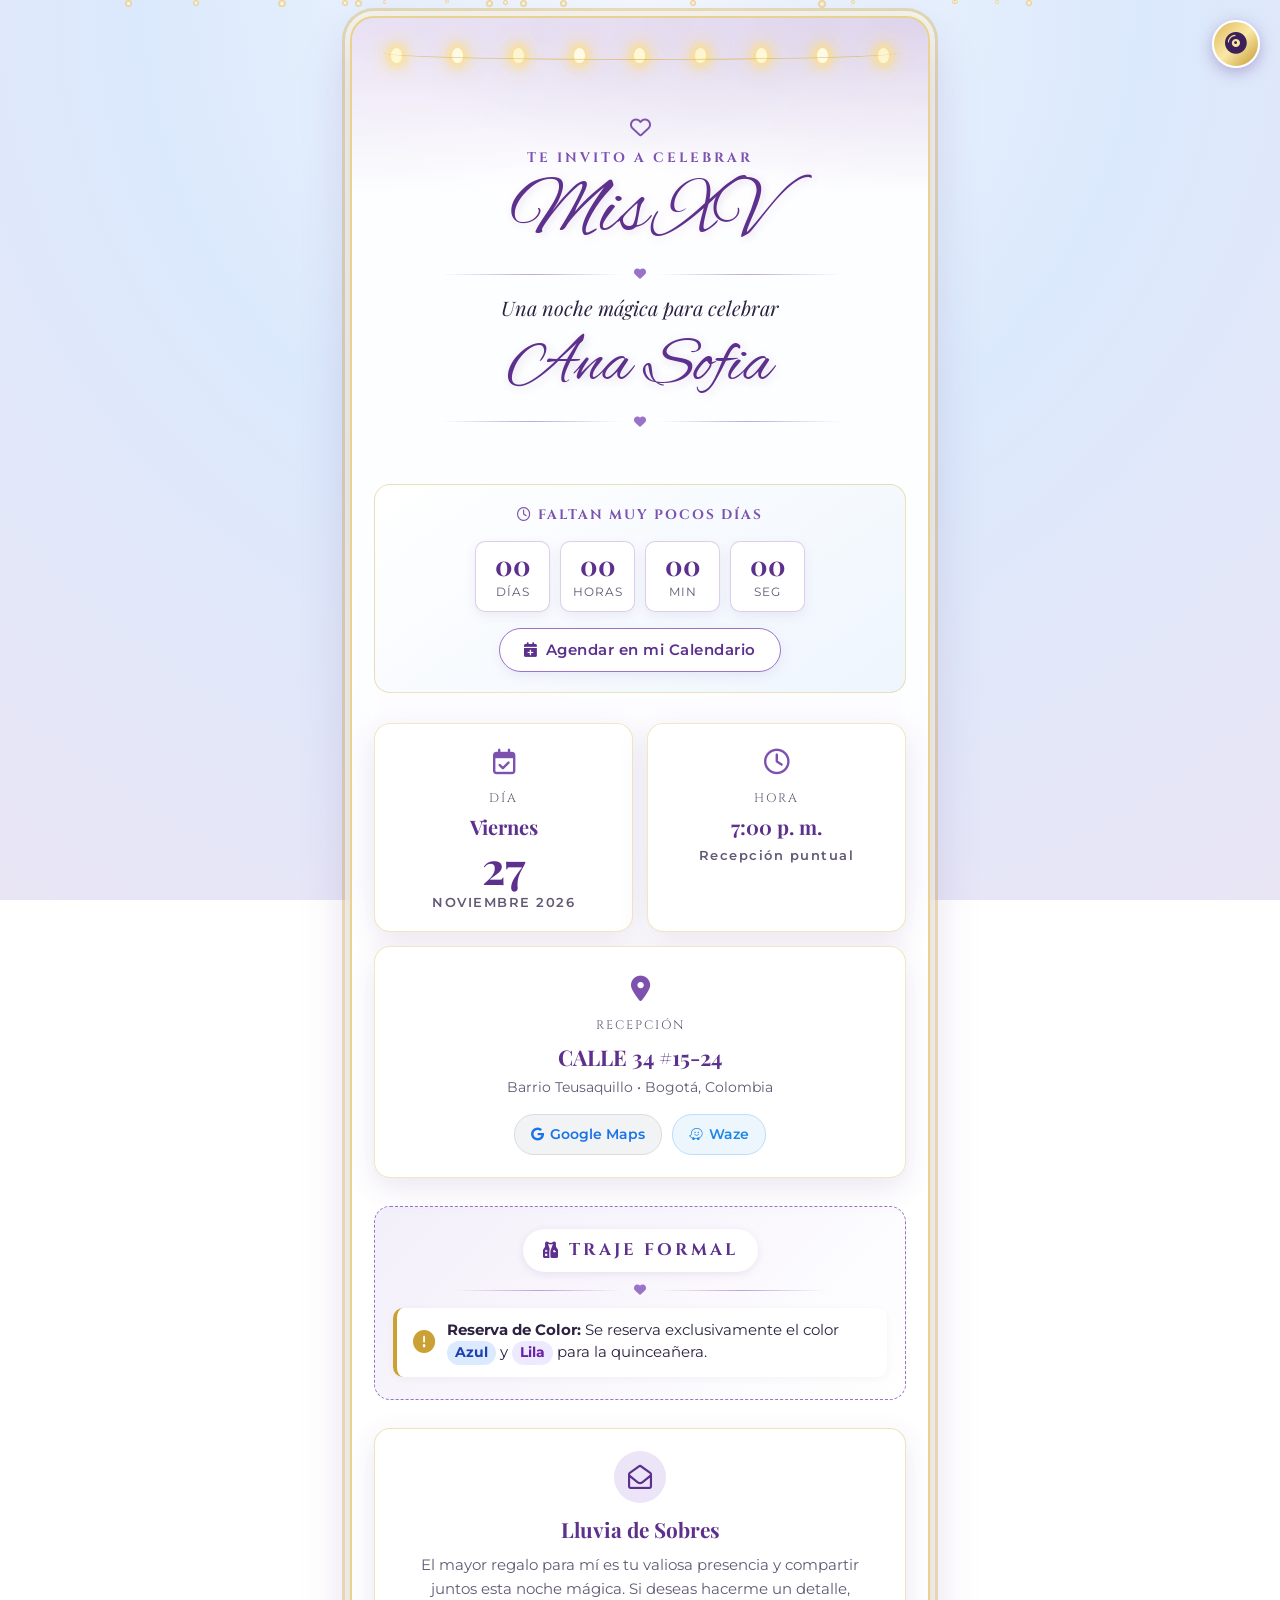
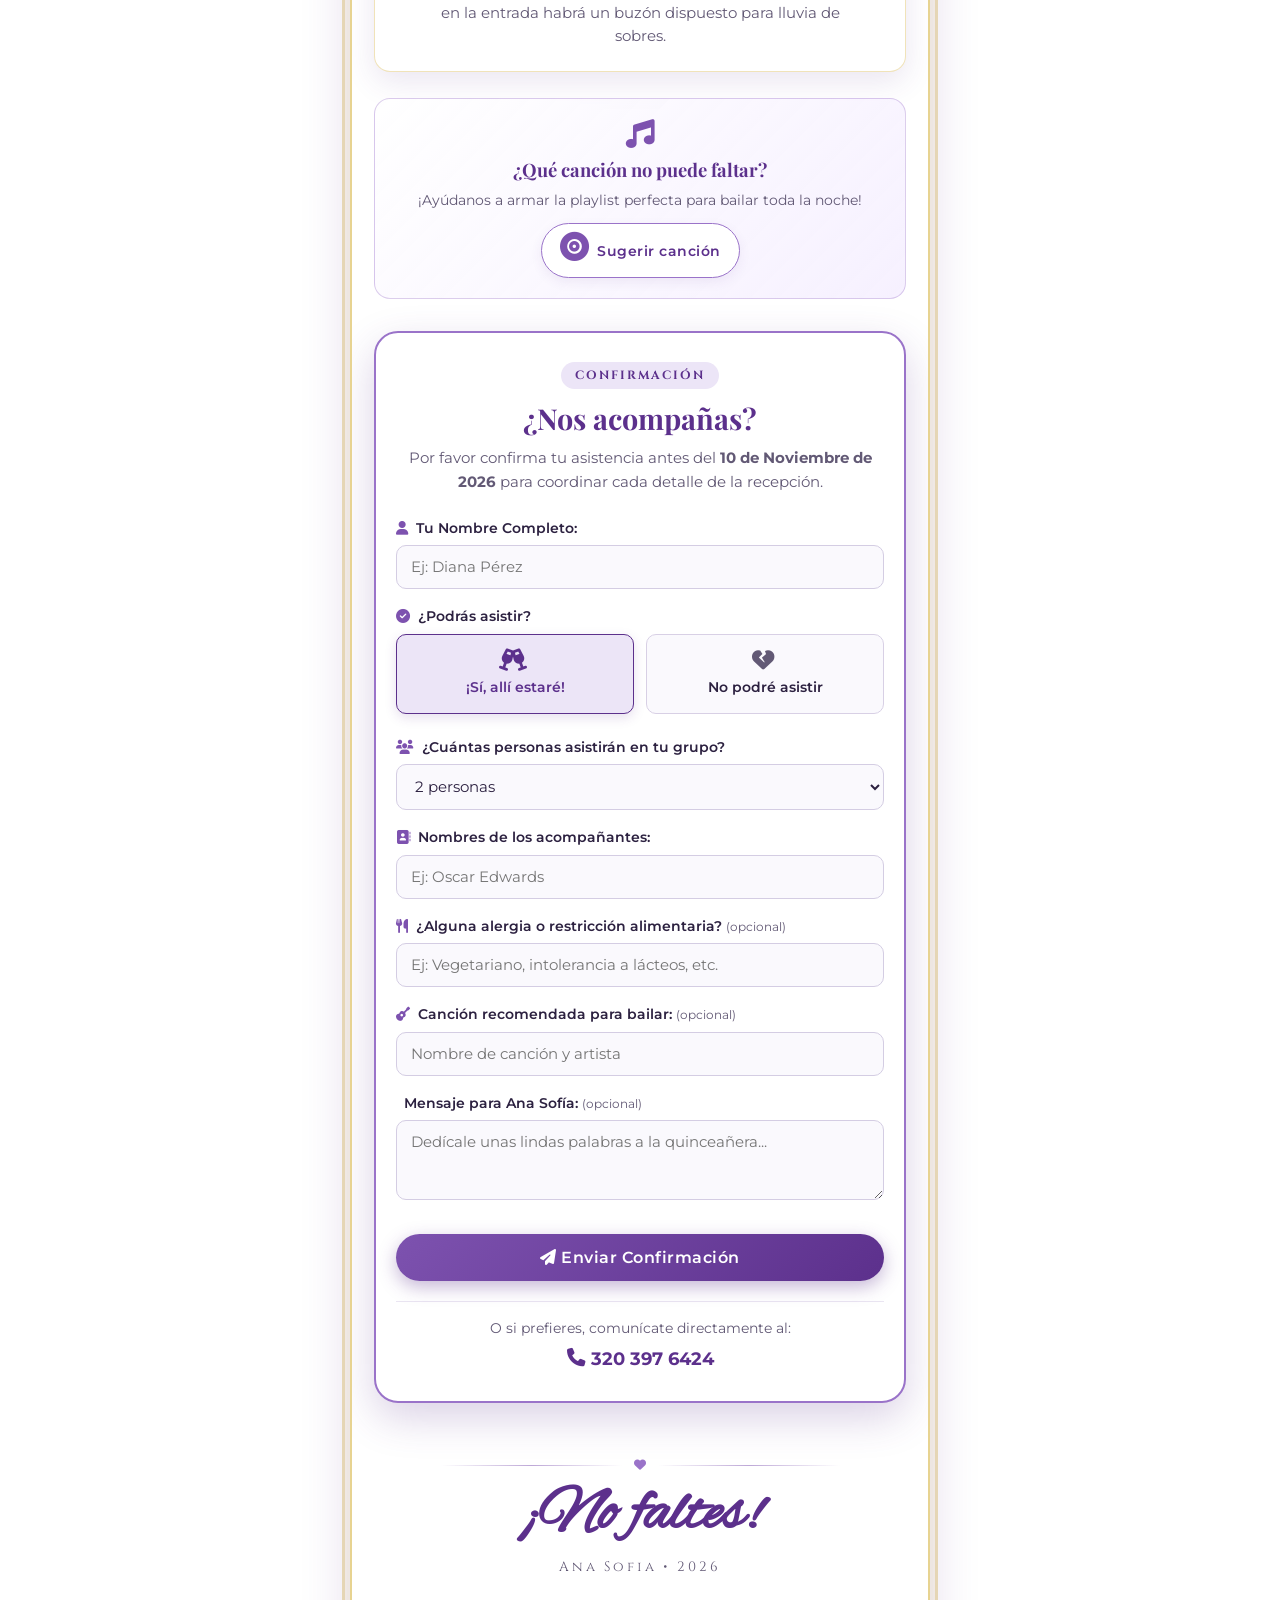
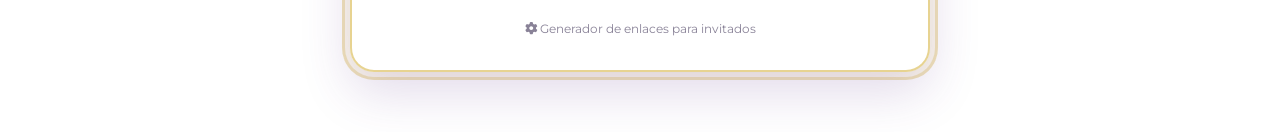
==== index.html @ 4d28ff61 "feat: Invitacion interactiva Mis XV Ana Sofia con confirmacion a Google Sheets" ====
<!DOCTYPE html>
<html lang="es">
<head>
  <meta charset="UTF-8">
  <meta name="viewport" content="width=device-width, initial-scale=1.0, maximum-scale=5.0">
  <meta name="theme-color" content="#b6a3d9">
  <meta name="description" content="Invitación especial a los XV Años de Ana Sofía - Una noche mágica para celebrar.">

  <!-- Open Graph / Redes Sociales y WhatsApp -->
  <meta property="og:type" content="website">
  <meta property="og:title" content="✨ Mis XV - Ana Sofía ✨">
  <meta property="og:description" content="Una noche mágica para celebrar. Acompáñame este Viernes 27 de Noviembre de 2026. ¡Confirma tu asistencia!">
  <meta property="og:image" content="assets/tarjeta-original.jpg">

  <title>Mis XV - Ana Sofía | Invitación</title>

  <!-- Google Fonts -->
  <link rel="preconnect" href="https://fonts.googleapis.com">
  <link rel="preconnect" href="https://fonts.gstatic.com" crossorigin>
  <link href="https://fonts.googleapis.com/css2?family=Alex+Brush&family=Cinzel:wght@400;600;700&family=Montserrat:ital,wght@0,300;0,400;0,500;0,600;0,700;1,300&family=Playfair+Display:ital,wght@0,400;0,600;0,700;1,400&display=swap" rel="stylesheet">

  <!-- FontAwesome Icons -->
  <link rel="stylesheet" href="https://cdnjs.cloudflare.com/ajax/libs/font-awesome/6.5.1/css/all.min.css">

  <link rel="stylesheet" href="css/style.css">
</head>
<body>

  <!-- Partículas y destellos de fondo -->
  <div id="particles-container" aria-hidden="true"></div>

  <!-- Botón flotante de Música -->
  <aside class="music-controller" aria-label="Controlador de música">
    <button id="btnMusic" class="music-btn" title="Reproducir / Pausar Música" aria-label="Música de fondo">
      <i class="fa-solid fa-compact-disc disc-icon"></i>
      <span class="music-tooltip">Música de fondo</span>
    </button>
    <audio id="bgMusic" loop preload="auto">
      <!-- Melodía de piano/vals instrumental sin copyright -->
      <source src="https://cdn.pixabay.com/download/audio/2022/05/16/audio_db6591201e.mp3?filename=romantic-waltz-112395.mp3" type="audio/mp3">
    </audio>
  </aside>

  <!-- Tarjeta Principal de Invitación -->
  <main class="invitation-wrapper">
    
    <!-- Marco decorativo exterior -->
    <div class="card-frame">

      <!-- Guirnalda de luces superior -->
      <header class="lights-banner" aria-hidden="true">
        <div class="light-wire"></div>
        <div class="bulb-row">
          <span class="bulb"></span><span class="bulb"></span><span class="bulb"></span>
          <span class="bulb"></span><span class="bulb"></span><span class="bulb"></span>
          <span class="bulb"></span><span class="bulb"></span><span class="bulb"></span>
        </div>
      </header>

      <!-- SECCIÓN: Portada / Encabezado -->
      <section class="hero-section">
        <div class="floral-top" aria-hidden="true"></div>
        
        <div class="heart-icon-wrapper">
          <i class="fa-regular fa-heart"></i>
        </div>

        <h2 class="sub-greeting">Te invito a celebrar</h2>
        <h1 class="main-title">Mis XV</h1>
        
        <div class="divider-heart">
          <span class="line"></span>
          <i class="fa-solid fa-heart"></i>
          <span class="line"></span>
        </div>

        <p class="tagline">Una noche mágica para celebrar</p>
        <h2 class="celebrant-name">Ana Sofia</h2>

        <div class="divider-heart">
          <span class="line"></span>
          <i class="fa-solid fa-heart"></i>
          <span class="line"></span>
        </div>

        <!-- Banner de Bienvenida Personalizada (se llena automáticamente con el link) -->
        <div id="guestVipBanner" class="guest-vip-card hidden">
          <div class="vip-ribbon"><i class="fa-solid fa-envelope-open-text"></i> Pase Especial</div>
          <p class="vip-to">Invitación para:</p>
          <h3 id="guestNameDisplay" class="vip-name">Querido/a Invitado/a</h3>
          <p class="vip-passes">Tienes <span id="guestPassesCount">1</span> <span id="guestPassesLabel">pase reservado</span></p>
        </div>
      </section>

      <!-- SECCIÓN: Cuenta Regresiva -->
      <section class="countdown-section">
        <h3 class="section-subtitle"><i class="fa-regular fa-clock"></i> Faltan muy pocos días</h3>
        <div class="countdown-grid" id="countdown">
          <div class="countdown-box">
            <span class="time-number" id="cdDays">00</span>
            <span class="time-label">Días</span>
          </div>
          <div class="countdown-box">
            <span class="time-number" id="cdHours">00</span>
            <span class="time-label">Horas</span>
          </div>
          <div class="countdown-box">
            <span class="time-number" id="cdMinutes">00</span>
            <span class="time-label">Min</span>
          </div>
          <div class="countdown-box">
            <span class="time-number" id="cdSeconds">00</span>
            <span class="time-label">Seg</span>
          </div>
        </div>

        <!-- Botón para agendar al calendario -->
        <div class="calendar-btn-container">
          <button id="btnAddToCalendar" class="btn-secondary">
            <i class="fa-solid fa-calendar-plus"></i> Agendar en mi Calendario
          </button>
        </div>
      </section>

      <!-- SECCIÓN: Datos Clave (Fecha, Hora, Lugar) -->
      <section class="details-section">
        <div class="detail-card">
          <div class="detail-icon"><i class="fa-regular fa-calendar-check"></i></div>
          <span class="detail-header">DÍA</span>
          <h4 class="detail-title">Viernes</h4>
          <div class="detail-date-badge">27</div>
          <p class="detail-footer">NOVIEMBRE 2026</p>
        </div>

        <div class="detail-card">
          <div class="detail-icon"><i class="fa-regular fa-clock"></i></div>
          <span class="detail-header">HORA</span>
          <h4 class="detail-title">7:00 p. m.</h4>
          <p class="detail-footer">Recepción puntual</p>
        </div>

        <div class="detail-card full-width">
          <div class="detail-icon"><i class="fa-solid fa-location-dot"></i></div>
          <span class="detail-header">RECEPCIÓN</span>
          <h4 class="detail-title venue-name">CALLE 34 #15-24</h4>
          <p class="venue-city">Barrio Teusaquillo &bull; Bogotá, Colombia</p>
          
          <div class="map-actions">
            <a href="https://www.google.com/maps/search/?api=1&query=Calle+34+%2315-24%2C+Teusaquillo%2C+Bogot%C3%A1" target="_blank" rel="noopener noreferrer" class="btn-location btn-gmaps">
              <i class="fa-brands fa-google"></i> Google Maps
            </a>
            <a href="https://waze.com/ul?q=Calle%2034%2015-24%20Teusaquillo%20Bogota" target="_blank" rel="noopener noreferrer" class="btn-location btn-waze">
              <i class="fa-brands fa-waze"></i> Waze
            </a>
          </div>
        </div>
      </section>

      <!-- SECCIÓN: Código de Vestimenta -->
      <section class="dresscode-section">
        <div class="dresscode-badge">
          <i class="fa-solid fa-vest-patches"></i>
          <span>TRAJE FORMAL</span>
        </div>
        
        <div class="divider-heart">
          <span class="line"></span>
          <i class="fa-solid fa-heart"></i>
          <span class="line"></span>
        </div>

        <div class="dresscode-reservation">
          <i class="fa-solid fa-circle-exclamation reservation-icon"></i>
          <p class="reservation-text">
            <strong>Reserva de Color:</strong> Se reserva exclusivamente el color 
            <span class="tag-color blue">Azul</span> y <span class="tag-color lila">Lila</span> para la quinceañera.
          </p>
        </div>
      </section>

      <!-- SECCIÓN: Lluvia de Sobres -->
      <section class="gift-section">
        <div class="gift-icon-container">
          <i class="fa-regular fa-envelope-open"></i>
        </div>
        <h3 class="gift-title">Lluvia de Sobres</h3>
        <p class="gift-text">
          El mayor regalo para mí es tu valiosa presencia y compartir juntos esta noche mágica.
          Si deseas hacerme un detalle, en la entrada habrá un buzón dispuesto para lluvia de sobres.
        </p>
      </section>

      <!-- SECCIÓN: Sugerir Canción -->
      <section class="song-section">
        <div class="song-card">
          <i class="fa-solid fa-music"></i>
          <h4>¿Qué canción no puede faltar?</h4>
          <p>¡Ayúdanos a armar la playlist perfecta para bailar toda la noche!</p>
          <button id="btnOpenSongModal" class="btn-secondary btn-small">
            <i class="fa-solid fa-record-vinyl"></i> Sugerir canción
          </button>
        </div>
      </section>

      <!-- SECCIÓN PRINCIPAL: Confirmación de Asistencia (RSVP) -->
      <section class="rsvp-section" id="seccion-confirmar">
        <div class="rsvp-header">
          <span class="rsvp-pill">CONFIRMACIÓN</span>
          <h3 class="rsvp-title">¿Nos acompañas?</h3>
          <p class="rsvp-desc">
            Por favor confirma tu asistencia antes del <strong>10 de Noviembre de 2026</strong> para coordinar cada detalle de la recepción.
          </p>
        </div>

        <form id="rsvpForm" class="rsvp-form" novalidate>
          <!-- Campo: Nombre -->
          <div class="form-group">
            <label for="rsvpName">
              <i class="fa-solid fa-user"></i> Tu Nombre Completo:
            </label>
            <input type="text" id="rsvpName" name="nombre" class="form-control" placeholder="Ej: Diana Pérez" required>
          </div>

          <!-- Campo: Respuesta Sí/No -->
          <div class="form-group">
            <label><i class="fa-solid fa-circle-check"></i> ¿Podrás asistir?</label>
            <div class="radio-cards">
              <label class="radio-card">
                <input type="radio" name="asistencia" value="Si" checked>
                <div class="card-content">
                  <i class="fa-solid fa-champagne-glasses"></i>
                  <span>¡Sí, allí estaré!</span>
                </div>
              </label>

              <label class="radio-card">
                <input type="radio" name="asistencia" value="No">
                <div class="card-content">
                  <i class="fa-solid fa-heart-crack"></i>
                  <span>No podré asistir</span>
                </div>
              </label>
            </div>
          </div>

          <!-- Campos dinámicos si confirma que SÍ -->
          <div id="attendingDetails" class="attending-details">
            <div class="form-group">
              <label for="rsvpPax">
                <i class="fa-solid fa-users"></i> ¿Cuántas personas asistirán en tu grupo?
              </label>
              <select id="rsvpPax" name="personas" class="form-control">
                <option value="1">1 persona</option>
                <option value="2" selected>2 personas</option>
                <option value="3">3 personas</option>
                <option value="4">4 personas</option>
              </select>
            </div>

            <div class="form-group">
              <label for="rsvpGuestsNames">
                <i class="fa-solid fa-address-book"></i> Nombres de los acompañantes:
              </label>
              <input type="text" id="rsvpGuestsNames" name="acompanantes" class="form-control" placeholder="Ej: Oscar Edwards">
            </div>

            <div class="form-group">
              <label for="rsvpDiet">
                <i class="fa-solid fa-utensils"></i> ¿Alguna alergia o restricción alimentaria? <small>(opcional)</small>
              </label>
              <input type="text" id="rsvpDiet" name="restricciones" class="form-control" placeholder="Ej: Vegetariano, intolerancia a lácteos, etc.">
            </div>

            <div class="form-group">
              <label for="rsvpSong">
                <i class="fa-solid fa-guitar"></i> Canción recomendada para bailar: <small>(opcional)</small>
              </label>
              <input type="text" id="rsvpSong" name="cancion" class="form-control" placeholder="Nombre de canción y artista">
            </div>
          </div>

          <!-- Mensaje / Felicitación -->
          <div class="form-group">
            <label for="rsvpMessage">
              <i class="fa-solid fa-comment-heart"></i> Mensaje para Ana Sofía: <small>(opcional)</small>
            </label>
            <textarea id="rsvpMessage" name="mensaje" class="form-control" rows="3" placeholder="Dedícale unas lindas palabras a la quinceañera..."></textarea>
          </div>

          <!-- Botón de Envío -->
          <button type="submit" id="btnSubmitRsvp" class="btn-primary btn-submit">
            <span class="btn-text"><i class="fa-solid fa-paper-plane"></i> Enviar Confirmación</span>
            <span class="btn-spinner hidden"><i class="fa-solid fa-spinner fa-spin"></i> Guardando...</span>
          </button>

          <!-- Mensajes de estado -->
          <div id="rsvpSuccessMessage" class="alert alert-success hidden">
            <i class="fa-solid fa-circle-check"></i>
            <div>
              <strong>¡Confirmación registrada exitosamente!</strong>
              <p>Muchas gracias por responder. Hemos recibido tus datos en privado.</p>
              <button type="button" id="btnNotifyWhatsapp" class="btn-whatsapp-notify">
                <i class="fa-brands fa-whatsapp"></i> Enviar aviso por WhatsApp también
              </button>
            </div>
          </div>

          <div id="rsvpErrorMessage" class="alert alert-error hidden">
            <i class="fa-solid fa-triangle-exclamation"></i>
            <p>Ocurrió un inconveniente al guardar. Puedes enviarnos tu respuesta directamente a WhatsApp tocando el botón a continuación:</p>
            <a href="https://wa.me/573203976424?text=Hola%20Ana%20Sofia,%20confirmo%20mi%20asistencia%20a%20tus%20XV." target="_blank" rel="noopener noreferrer" class="btn-whatsapp-notify">
              <i class="fa-brands fa-whatsapp"></i> Confirmar por WhatsApp
            </a>
          </div>
        </form>

        <div class="phone-contact">
          <p>O si prefieres, comunícate directamente al:</p>
          <a href="tel:+573203976424" class="phone-link">
            <i class="fa-solid fa-phone"></i> 320 397 6424
          </a>
        </div>
      </section>

      <!-- Mensaje de Cierre -->
      <footer class="footer-section">
        <div class="divider-heart">
          <span class="line"></span>
          <i class="fa-solid fa-heart"></i>
          <span class="line"></span>
        </div>
        <h2 class="closing-phrase">¡No faltes!</h2>
        <p class="closing-sign">Ana Sofia &bull; 2026</p>
        
        <div class="admin-access-link">
          <a href="admin.html" title="Panel privado del organizador">
            <i class="fa-solid fa-gear"></i> Generador de enlaces para invitados
          </a>
        </div>
      </footer>

    </div><!-- /.card-frame -->
  </main>

  <!-- Modal para Sugerir Canción Rápida -->
  <div id="songModal" class="modal-overlay hidden" role="dialog" aria-modal="true" aria-labelledby="songModalTitle">
    <div class="modal-box">
      <button class="modal-close" id="btnCloseSongModal" aria-label="Cerrar">&times;</button>
      <div class="modal-header">
        <i class="fa-solid fa-music modal-icon"></i>
        <h3 id="songModalTitle">Sugerir Canción</h3>
      </div>
      <p class="modal-desc">¿Qué tema musical no puede faltar en la fiesta?</p>
      <form id="quickSongForm">
        <div class="form-group">
          <input type="text" id="quickSongInput" class="form-control" placeholder="Canción y artista..." required>
        </div>
        <div class="form-group">
          <input type="text" id="quickSongUser" class="form-control" placeholder="Tu nombre...">
        </div>
        <button type="submit" class="btn-primary full-width">
          <i class="fa-solid fa-check"></i> Enviar Sugerencia
        </button>
      </form>
      <div id="quickSongFeedback" class="alert alert-success hidden" style="margin-top: 15px;">
        ¡Canción sugerida con éxito! 🎉
      </div>
    </div>
  </div>

  <!-- Scripts -->
  <script src="js/app.js"></script>
</body>
</html>
---- css/style.css ----
/* ========================================================
   MIS XV - ANA SOFÍA | HOJA DE ESTILOS PREMIUM
   Paleta: Acuarela Azul Cielo, Lilas, Púrpura y Detalles Dorados
   ======================================================== */

:root {
  --primary-purple: #5c308c;
  --secondary-purple: #7d52af;
  --light-purple: #ece5f7;
  --accent-purple: #9a73c9;
  
  --sky-blue-start: #eaf3fd;
  --sky-blue-mid: #d7e8fc;
  --sky-blue-end: #eff7ff;

  --gold-primary: #cba135;
  --gold-glow: #e9cb7a;
  --gold-light: #fef8e7;
  --gold-gradient: linear-gradient(135deg, #dfba5c 0%, #fae8a7 50%, #c4992e 100%);

  --text-dark: #2c2140;
  --text-muted: #625975;
  --bg-card: rgba(255, 255, 255, 0.92);

  --font-cursive: 'Alex Brush', cursive;
  --font-serif: 'Playfair Display', serif;
  --font-sans: 'Montserrat', sans-serif;
  --font-luxury: 'Cinzel', serif;

  --shadow-soft: 0 10px 30px rgba(92, 48, 140, 0.12);
  --shadow-strong: 0 15px 40px rgba(92, 48, 140, 0.22);
  --radius-lg: 24px;
  --radius-md: 16px;
  --radius-sm: 10px;
}

/* RESET & BASE */
*, *::before, *::after {
  box-sizing: border-box;
  margin: 0;
  padding: 0;
}

body {
  font-family: var(--font-sans);
  color: var(--text-dark);
  background: radial-gradient(circle at top, #f4f8fe 0%, #dbe9fc 45%, #e9e5f5 100%);
  background-attachment: fixed;
  min-height: 100vh;
  line-height: 1.6;
  overflow-x: hidden;
  position: relative;
  display: flex;
  justify-content: center;
  align-items: flex-start;
  padding: 16px 12px 60px 12px;
}

/* Partículas flotantes de destellos */
#particles-container {
  position: fixed;
  top: 0;
  left: 0;
  width: 100vw;
  height: 100vh;
  pointer-events: none;
  z-index: 1;
  overflow: hidden;
}

.sparkle-particle {
  position: absolute;
  background: radial-gradient(circle, #fff, rgba(233, 203, 122, 0.8) 60%, transparent 100%);
  border-radius: 50%;
  pointer-events: none;
  animation: floatSparkle linear infinite;
}

@keyframes floatSparkle {
  0% {
    transform: translateY(105vh) scale(0.3) rotate(0deg);
    opacity: 0;
  }
  20% {
    opacity: 0.8;
  }
  80% {
    opacity: 0.9;
  }
  100% {
    transform: translateY(-10vh) scale(1.1) rotate(360deg);
    opacity: 0;
  }
}

/* CONTENEDOR PRINCIPAL */
.invitation-wrapper {
  position: relative;
  z-index: 2;
  width: 100%;
  max-width: 580px;
  margin: 0 auto;
}

/* MARCO DORADO ESTILO TARJETA DE LUJO */
.card-frame {
  background: var(--bg-card);
  backdrop-filter: blur(12px);
  -webkit-backdrop-filter: blur(12px);
  border-radius: var(--radius-lg);
  border: 2px solid rgba(212, 175, 55, 0.55);
  box-shadow: 0 20px 50px rgba(92, 48, 140, 0.18),
              0 0 0 5px rgba(255, 255, 255, 0.7),
              0 0 0 8px rgba(212, 175, 55, 0.35);
  padding: 30px 22px;
  position: relative;
  overflow: hidden;
  text-align: center;
}

/* ESQUINAS FLORALES DECORATIVAS */
.card-frame::before {
  content: "";
  position: absolute;
  top: 0;
  left: 0;
  right: 0;
  height: 180px;
  background: radial-gradient(ellipse at top left, rgba(154, 115, 201, 0.22) 0%, transparent 70%),
              radial-gradient(ellipse at top right, rgba(125, 82, 175, 0.25) 0%, transparent 70%);
  pointer-events: none;
}

/* GUIRNALDA DE LUCES */
.lights-banner {
  position: relative;
  margin: -10px -20px 15px -20px;
  height: 48px;
}

.light-wire {
  position: absolute;
  top: 8px;
  left: 5%;
  right: 5%;
  height: 14px;
  border-bottom: 1.5px solid rgba(212, 175, 55, 0.6);
  border-radius: 50%;
}

.bulb-row {
  display: flex;
  justify-content: space-around;
  padding: 10px 12px 0 12px;
}

.bulb {
  width: 11px;
  height: 15px;
  background: #fff8d6;
  border-radius: 50% 50% 45% 45%;
  display: inline-block;
  box-shadow: 0 0 10px 3px rgba(255, 225, 120, 0.9), 0 0 20px 6px rgba(255, 210, 80, 0.4);
  animation: twinkle 2.5s infinite alternate ease-in-out;
}

.bulb:nth-child(2n) {
  animation-delay: 0.6s;
  background: #fffae8;
}
.bulb:nth-child(3n) {
  animation-delay: 1.2s;
  background: #fdf5d0;
}

@keyframes twinkle {
  0% { opacity: 0.45; transform: scale(0.9); }
  100% { opacity: 1; transform: scale(1.15); filter: drop-shadow(0 0 8px rgba(255, 230, 130, 1)); }
}

/* CONTROLADOR DE MÚSICA */
.music-controller {
  position: fixed;
  top: 20px;
  right: 20px;
  z-index: 100;
}

.music-btn {
  width: 48px;
  height: 48px;
  border-radius: 50%;
  background: var(--gold-gradient);
  border: 2px solid #ffffff;
  color: #3b205a;
  font-size: 1.35rem;
  display: flex;
  align-items: center;
  justify-content: center;
  cursor: pointer;
  box-shadow: 0 4px 15px rgba(92, 48, 140, 0.35);
  transition: transform 0.25s ease, box-shadow 0.25s ease;
  position: relative;
}

.music-btn:hover {
  transform: scale(1.08);
  box-shadow: 0 6px 20px rgba(92, 48, 140, 0.45);
}

.music-btn.playing .disc-icon {
  animation: spinDisc 3s linear infinite;
}

@keyframes spinDisc {
  100% { transform: rotate(360deg); }
}

.music-tooltip {
  display: none;
}

/* HERO SECTION */
.hero-section {
  padding: 10px 0 20px 0;
}

.heart-icon-wrapper {
  color: var(--secondary-purple);
  font-size: 1.3rem;
  margin-bottom: 4px;
}

.sub-greeting {
  font-family: var(--font-luxury);
  font-size: 0.85rem;
  letter-spacing: 3px;
  text-transform: uppercase;
  color: var(--secondary-purple);
  margin-bottom: 2px;
}

.main-title {
  font-family: var(--font-cursive);
  font-size: 5rem;
  line-height: 1.05;
  color: var(--primary-purple);
  font-weight: 400;
  text-shadow: 2px 2px 8px rgba(92, 48, 140, 0.15);
  margin-bottom: 2px;
}

.tagline {
  font-family: var(--font-serif);
  font-size: 1.25rem;
  font-style: italic;
  color: var(--text-dark);
  margin: 6px 0;
}

.celebrant-name {
  font-family: var(--font-cursive);
  font-size: 4.2rem;
  line-height: 1.1;
  color: var(--primary-purple);
  font-weight: 400;
  text-shadow: 2px 2px 10px rgba(92, 48, 140, 0.18);
  margin-bottom: 6px;
}

/* DIVISOR CON CORAZÓN */
.divider-heart {
  display: flex;
  align-items: center;
  justify-content: center;
  gap: 12px;
  margin: 12px auto;
  width: 75%;
}

.divider-heart .line {
  flex: 1;
  height: 1px;
  background: linear-gradient(90deg, transparent, rgba(125, 82, 175, 0.5), transparent);
}

.divider-heart i {
  color: var(--accent-purple);
  font-size: 0.75rem;
}

/* BANNER VIP PARA INVITADO PERSONALIZADO */
.guest-vip-card {
  margin: 18px auto 8px auto;
  background: linear-gradient(135deg, rgba(255, 255, 255, 0.95), rgba(240, 232, 255, 0.85));
  border: 1.5px solid var(--accent-purple);
  border-radius: var(--radius-md);
  padding: 16px 20px;
  box-shadow: 0 6px 20px rgba(125, 82, 175, 0.15);
  position: relative;
  max-width: 440px;
  animation: fadeInVIP 0.8s ease-out;
}

@keyframes fadeInVIP {
  from { opacity: 0; transform: translateY(12px); }
  to { opacity: 1; transform: translateY(0); }
}

.vip-ribbon {
  display: inline-block;
  background: var(--gold-gradient);
  color: #382006;
  font-family: var(--font-luxury);
  font-size: 0.75rem;
  font-weight: 700;
  letter-spacing: 1.5px;
  text-transform: uppercase;
  padding: 4px 14px;
  border-radius: 20px;
  margin-bottom: 8px;
  box-shadow: 0 2px 8px rgba(203, 161, 53, 0.3);
}

.vip-to {
  font-size: 0.82rem;
  text-transform: uppercase;
  letter-spacing: 2px;
  color: var(--text-muted);
}

.vip-name {
  font-family: var(--font-serif);
  font-size: 1.45rem;
  color: var(--primary-purple);
  font-weight: 700;
  margin: 2px 0 6px 0;
}

.vip-passes {
  font-size: 0.92rem;
  color: var(--text-dark);
  font-weight: 500;
}

.vip-passes span {
  font-weight: 700;
  color: var(--primary-purple);
}

/* CUENTA REGRESIVA */
.countdown-section {
  margin: 24px 0 30px 0;
  padding: 20px 16px;
  background: linear-gradient(145deg, rgba(255, 255, 255, 0.8), rgba(234, 243, 253, 0.8));
  border-radius: var(--radius-md);
  border: 1px solid rgba(212, 175, 55, 0.35);
}

.section-subtitle {
  font-family: var(--font-luxury);
  font-size: 0.85rem;
  letter-spacing: 2px;
  text-transform: uppercase;
  color: var(--secondary-purple);
  margin-bottom: 14px;
}

.countdown-grid {
  display: flex;
  justify-content: center;
  gap: 10px;
  margin-bottom: 16px;
}

.countdown-box {
  flex: 1;
  max-width: 75px;
  background: #ffffff;
  border: 1.5px solid rgba(154, 115, 201, 0.35);
  border-radius: var(--radius-sm);
  padding: 10px 4px;
  box-shadow: 0 4px 12px rgba(92, 48, 140, 0.08);
}

.time-number {
  display: block;
  font-family: var(--font-serif);
  font-size: 1.7rem;
  font-weight: 700;
  color: var(--primary-purple);
  line-height: 1;
}

.time-label {
  font-size: 0.72rem;
  text-transform: uppercase;
  letter-spacing: 1px;
  color: var(--text-muted);
  margin-top: 4px;
  display: block;
}

/* BOTONES GLOBALES */
.btn-primary, .btn-secondary {
  font-family: var(--font-sans);
  font-size: 0.92rem;
  font-weight: 600;
  letter-spacing: 0.5px;
  border-radius: 30px;
  padding: 12px 24px;
  cursor: pointer;
  border: none;
  display: inline-flex;
  align-items: center;
  justify-content: center;
  gap: 8px;
  text-decoration: none;
  transition: all 0.25s ease;
}

.btn-primary {
  background: linear-gradient(135deg, var(--secondary-purple) 0%, var(--primary-purple) 100%);
  color: #ffffff;
  box-shadow: 0 6px 18px rgba(92, 48, 140, 0.35);
}

.btn-primary:hover {
  transform: translateY(-2px);
  box-shadow: 0 8px 24px rgba(92, 48, 140, 0.45);
}

.btn-secondary {
  background: #ffffff;
  color: var(--primary-purple);
  border: 1.5px solid var(--accent-purple);
  box-shadow: 0 4px 12px rgba(92, 48, 140, 0.08);
}

.btn-secondary:hover {
  background: var(--light-purple);
  transform: translateY(-2px);
}

.btn-small {
  padding: 8px 18px;
  font-size: 0.85rem;
}

/* DETALLES DEL EVENTO (GRID) */
.details-section {
  display: grid;
  grid-template-columns: 1fr 1fr;
  gap: 14px;
  margin: 26px 0;
}

.detail-card {
  background: #ffffff;
  border-radius: var(--radius-md);
  padding: 18px 12px;
  border: 1px solid rgba(212, 175, 55, 0.3);
  box-shadow: var(--shadow-soft);
  position: relative;
}

.detail-card.full-width {
  grid-column: 1 / -1;
  padding: 22px 16px;
}

.detail-icon {
  font-size: 1.6rem;
  color: var(--secondary-purple);
  margin-bottom: 6px;
}

.detail-header {
  font-family: var(--font-luxury);
  font-size: 0.78rem;
  letter-spacing: 2px;
  color: var(--text-muted);
  display: block;
  margin-bottom: 2px;
}

.detail-title {
  font-family: var(--font-serif);
  font-size: 1.25rem;
  color: var(--primary-purple);
  font-weight: 700;
  margin-bottom: 2px;
}

.detail-date-badge {
  font-family: var(--font-serif);
  font-size: 2.8rem;
  font-weight: 700;
  line-height: 1;
  color: var(--primary-purple);
  margin: 2px 0;
}

.detail-footer {
  font-size: 0.82rem;
  font-weight: 600;
  letter-spacing: 1.5px;
  color: var(--text-muted);
}

.venue-name {
  font-size: 1.35rem;
  margin-top: 4px;
}

.venue-city {
  font-size: 0.9rem;
  color: var(--text-muted);
  margin-bottom: 14px;
}

.map-actions {
  display: flex;
  gap: 10px;
  justify-content: center;
  flex-wrap: wrap;
}

.btn-location {
  display: inline-flex;
  align-items: center;
  gap: 6px;
  padding: 9px 16px;
  font-size: 0.85rem;
  font-weight: 600;
  border-radius: 20px;
  text-decoration: none;
  transition: transform 0.2s ease, box-shadow 0.2s ease;
}

.btn-gmaps {
  background: #f1f3f4;
  color: #1a73e8;
  border: 1px solid #dadce0;
}

.btn-waze {
  background: #eef6fd;
  color: #1e88e5;
  border: 1px solid #bbdefb;
}

.btn-location:hover {
  transform: translateY(-2px);
  box-shadow: 0 4px 10px rgba(0, 0, 0, 0.1);
}

/* DRESS CODE */
.dresscode-section {
  margin: 28px 0;
  padding: 22px 18px;
  background: linear-gradient(135deg, rgba(236, 229, 247, 0.6), rgba(255, 255, 255, 0.9));
  border-radius: var(--radius-md);
  border: 1.5px dashed var(--accent-purple);
}

.dresscode-badge {
  display: inline-flex;
  align-items: center;
  gap: 8px;
  font-family: var(--font-luxury);
  font-size: 1.05rem;
  font-weight: 700;
  letter-spacing: 3px;
  color: var(--primary-purple);
  background: #ffffff;
  padding: 8px 20px;
  border-radius: 25px;
  box-shadow: 0 2px 8px rgba(92, 48, 140, 0.1);
}

.dresscode-reservation {
  margin-top: 10px;
  background: #ffffff;
  border-radius: var(--radius-sm);
  padding: 12px 16px;
  display: flex;
  align-items: center;
  gap: 12px;
  text-align: left;
  border-left: 4px solid var(--gold-primary);
  box-shadow: 0 2px 10px rgba(0, 0, 0, 0.04);
}

.reservation-icon {
  font-size: 1.4rem;
  color: var(--gold-primary);
  flex-shrink: 0;
}

.reservation-text {
  font-size: 0.92rem;
  line-height: 1.45;
  color: var(--text-dark);
}

.tag-color {
  display: inline-block;
  padding: 2px 8px;
  border-radius: 12px;
  font-weight: 700;
  font-size: 0.85rem;
}

.tag-color.blue {
  background: #dbeafe;
  color: #1e40af;
}

.tag-color.lila {
  background: #ede9fe;
  color: #6b21a8;
}

/* LLUVIA DE SOBRES */
.gift-section {
  margin: 26px 0;
  padding: 22px 18px;
  background: #ffffff;
  border-radius: var(--radius-md);
  border: 1px solid rgba(212, 175, 55, 0.35);
  box-shadow: var(--shadow-soft);
}

.gift-icon-container {
  width: 52px;
  height: 52px;
  margin: 0 auto 10px auto;
  border-radius: 50%;
  background: var(--light-purple);
  display: flex;
  align-items: center;
  justify-content: center;
  font-size: 1.5rem;
  color: var(--primary-purple);
}

.gift-title {
  font-family: var(--font-serif);
  font-size: 1.3rem;
  color: var(--primary-purple);
  margin-bottom: 8px;
}

.gift-text {
  font-size: 0.92rem;
  color: var(--text-muted);
  max-width: 440px;
  margin: 0 auto;
}

/* SECCIÓN MÚSICA */
.song-section {
  margin: 26px 0;
}

.song-card {
  background: linear-gradient(135deg, rgba(255, 255, 255, 0.9), rgba(244, 237, 255, 0.8));
  border-radius: var(--radius-md);
  padding: 20px 16px;
  border: 1px solid rgba(154, 115, 201, 0.35);
}

.song-card i {
  font-size: 1.8rem;
  color: var(--secondary-purple);
  margin-bottom: 8px;
}

.song-card h4 {
  font-family: var(--font-serif);
  font-size: 1.15rem;
  color: var(--primary-purple);
  margin-bottom: 4px;
}

.song-card p {
  font-size: 0.88rem;
  color: var(--text-muted);
  margin-bottom: 12px;
}

/* SECCIÓN RSVP */
.rsvp-section {
  margin: 32px 0 24px 0;
  padding: 28px 20px;
  background: #ffffff;
  border-radius: var(--radius-lg);
  border: 2px solid var(--accent-purple);
  box-shadow: var(--shadow-strong);
  text-align: left;
}

.rsvp-header {
  text-align: center;
  margin-bottom: 22px;
}

.rsvp-pill {
  display: inline-block;
  background: var(--light-purple);
  color: var(--primary-purple);
  font-family: var(--font-luxury);
  font-size: 0.75rem;
  font-weight: 700;
  letter-spacing: 2px;
  padding: 4px 14px;
  border-radius: 20px;
  margin-bottom: 6px;
}

.rsvp-title {
  font-family: var(--font-serif);
  font-size: 1.8rem;
  color: var(--primary-purple);
  font-weight: 700;
}

.rsvp-desc {
  font-size: 0.92rem;
  color: var(--text-muted);
  margin-top: 6px;
}

/* FORMULARIO */
.rsvp-form .form-group {
  margin-bottom: 16px;
}

.rsvp-form label {
  display: block;
  font-size: 0.88rem;
  font-weight: 600;
  color: var(--text-dark);
  margin-bottom: 6px;
}

.rsvp-form label i {
  color: var(--secondary-purple);
  margin-right: 4px;
}

.rsvp-form label small {
  font-weight: 400;
  color: var(--text-muted);
}

.form-control {
  width: 100%;
  padding: 12px 14px;
  font-family: var(--font-sans);
  font-size: 0.92rem;
  border-radius: var(--radius-sm);
  border: 1.5px solid #d4cde3;
  background: #faf9fd;
  color: var(--text-dark);
  transition: border-color 0.2s, box-shadow 0.2s;
}

.form-control:focus {
  outline: none;
  border-color: var(--primary-purple);
  background: #ffffff;
  box-shadow: 0 0 0 3px rgba(125, 82, 175, 0.15);
}

/* Radio cards de Asistencia */
.radio-cards {
  display: grid;
  grid-template-columns: 1fr 1fr;
  gap: 12px;
}

.radio-card {
  position: relative;
  cursor: pointer;
  display: block;
}

.radio-card input[type="radio"] {
  position: absolute;
  opacity: 0;
  pointer-events: none;
}

.radio-card .card-content {
  border: 1.5px solid #d8d0e5;
  border-radius: var(--radius-sm);
  padding: 14px 10px;
  text-align: center;
  background: #faf9fd;
  transition: all 0.2s ease;
  display: flex;
  flex-direction: column;
  align-items: center;
  gap: 6px;
}

.radio-card .card-content i {
  font-size: 1.4rem;
  color: var(--text-muted);
}

.radio-card .card-content span {
  font-size: 0.85rem;
  font-weight: 600;
  color: var(--text-dark);
}

.radio-card input[type="radio"]:checked + .card-content {
  border-color: var(--primary-purple);
  background: var(--light-purple);
  box-shadow: 0 4px 12px rgba(92, 48, 140, 0.15);
}

.radio-card input[type="radio"]:checked + .card-content i,
.radio-card input[type="radio"]:checked + .card-content span {
  color: var(--primary-purple);
}

.btn-submit {
  width: 100%;
  margin-top: 10px;
  padding: 14px 20px;
  font-size: 1rem;
}

/* ALERTAS Y MENSAJES */
.alert {
  margin-top: 18px;
  padding: 14px 16px;
  border-radius: var(--radius-sm);
  display: flex;
  align-items: flex-start;
  gap: 12px;
  font-size: 0.9rem;
}

.alert-success {
  background: #e8f5e9;
  border: 1px solid #a5d6a7;
  color: #1b5e20;
}

.alert-success i {
  font-size: 1.4rem;
  color: #2e7d32;
  margin-top: 2px;
}

.alert-error {
  background: #ffebee;
  border: 1px solid #ffcdd2;
  color: #b71c1c;
}

.btn-whatsapp-notify {
  display: inline-flex;
  align-items: center;
  gap: 8px;
  margin-top: 10px;
  background: #25d366;
  color: #ffffff;
  font-weight: 600;
  padding: 10px 18px;
  border-radius: 20px;
  text-decoration: none;
  border: none;
  cursor: pointer;
  font-size: 0.88rem;
}

.btn-whatsapp-notify:hover {
  background: #1ebd59;
}

.phone-contact {
  text-align: center;
  margin-top: 20px;
  padding-top: 16px;
  border-top: 1px solid #eae5f2;
}

.phone-contact p {
  font-size: 0.85rem;
  color: var(--text-muted);
}

.phone-link {
  display: inline-flex;
  align-items: center;
  gap: 6px;
  color: var(--primary-purple);
  font-weight: 700;
  font-size: 1.15rem;
  text-decoration: none;
  margin-top: 4px;
}

/* FOOTER */
.footer-section {
  padding-top: 20px;
}

.closing-phrase {
  font-family: var(--font-cursive);
  font-size: 4rem;
  color: var(--primary-purple);
  line-height: 1;
  margin: 10px 0;
}

.closing-sign {
  font-family: var(--font-luxury);
  font-size: 0.85rem;
  letter-spacing: 3px;
  color: var(--text-muted);
}

.admin-access-link {
  margin-top: 24px;
  padding-top: 12px;
}

.admin-access-link a {
  font-size: 0.78rem;
  color: var(--text-muted);
  text-decoration: none;
  opacity: 0.75;
  transition: opacity 0.2s;
}

.admin-access-link a:hover {
  opacity: 1;
  color: var(--primary-purple);
}

/* MODAL */
.modal-overlay {
  position: fixed;
  top: 0;
  left: 0;
  width: 100vw;
  height: 100vh;
  background: rgba(44, 33, 64, 0.6);
  backdrop-filter: blur(5px);
  z-index: 1000;
  display: flex;
  align-items: center;
  justify-content: center;
  padding: 16px;
}

.modal-box {
  background: #ffffff;
  border-radius: var(--radius-md);
  max-width: 420px;
  width: 100%;
  padding: 24px 20px;
  position: relative;
  text-align: center;
  box-shadow: 0 20px 40px rgba(0, 0, 0, 0.25);
  animation: modalPop 0.3s ease-out;
}

@keyframes modalPop {
  from { transform: scale(0.9); opacity: 0; }
  to { transform: scale(1); opacity: 1; }
}

.modal-close {
  position: absolute;
  top: 12px;
  right: 14px;
  background: none;
  border: none;
  font-size: 1.6rem;
  cursor: pointer;
  color: var(--text-muted);
}

.modal-header .modal-icon {
  font-size: 2rem;
  color: var(--secondary-purple);
  margin-bottom: 6px;
}

.modal-header h3 {
  font-family: var(--font-serif);
  color: var(--primary-purple);
  font-size: 1.35rem;
}

.modal-desc {
  font-size: 0.9rem;
  color: var(--text-muted);
  margin: 6px 0 16px 0;
}

.full-width {
  width: 100%;
}

.hidden {
  display: none !important;
}

/* RESPONSIVE */
@media (max-width: 480px) {
  .main-title {
    font-size: 4.2rem;
  }
  .celebrant-name {
    font-size: 3.5rem;
  }
  .closing-phrase {
    font-size: 3.4rem;
  }
  .card-frame {
    padding: 24px 14px;
  }
  .countdown-box {
    max-width: 65px;
    padding: 8px 2px;
  }
  .time-number {
    font-size: 1.45rem;
  }
  .details-section {
    grid-template-columns: 1fr;
  }
}
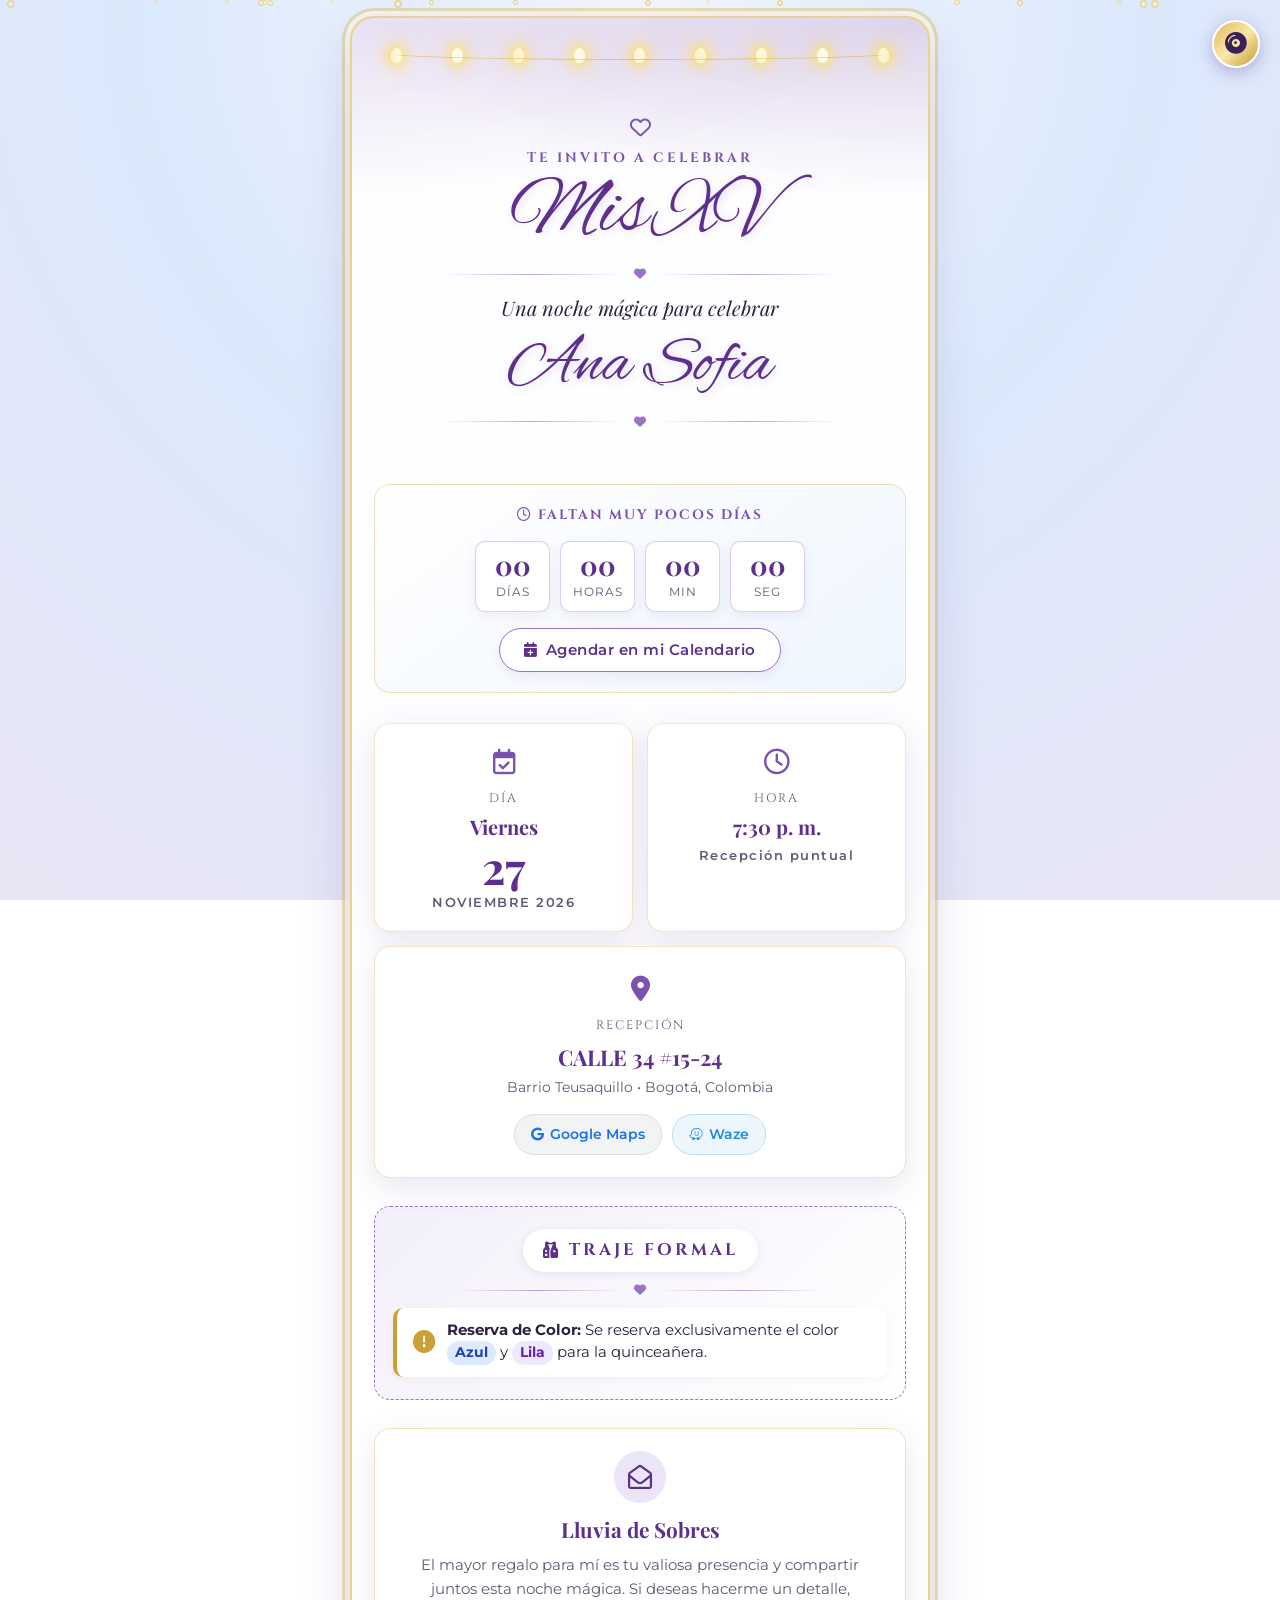
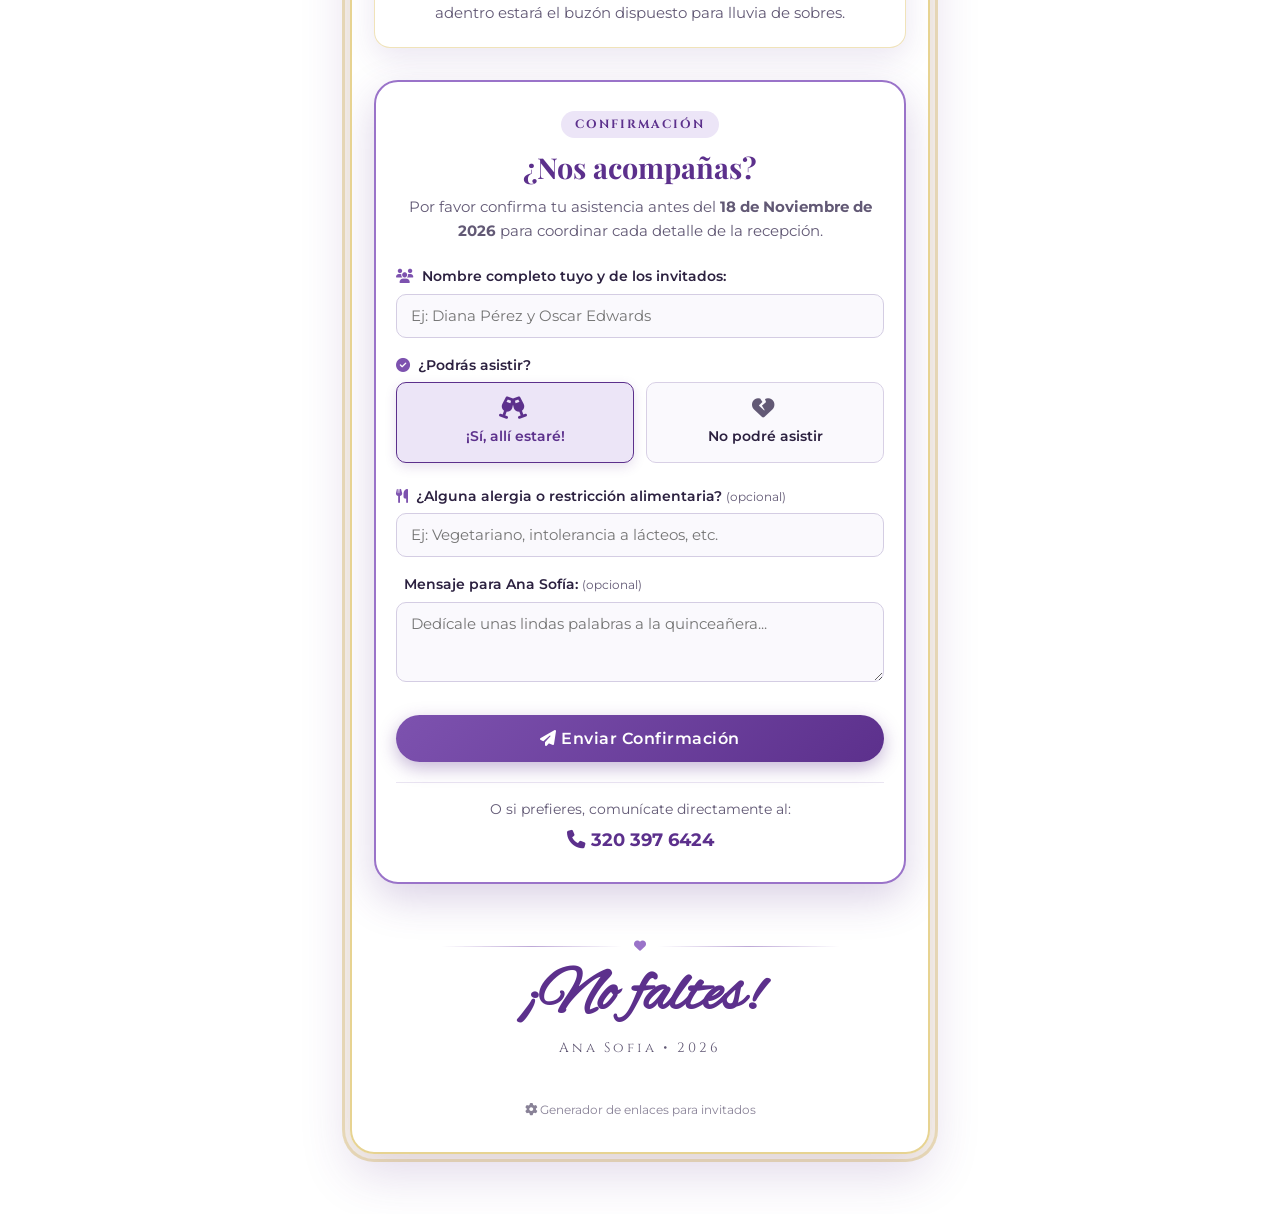
==== commit eb2bbb90: "update: Ajustes a la invitacion segun requerimientos (hora 7:30, buzón adentro, fecha 18 nov, nombre" ====
--- a/index.html
+++ b/index.html
@@ -135,7 +135,7 @@
         <div class="detail-card">
           <div class="detail-icon"><i class="fa-regular fa-clock"></i></div>
           <span class="detail-header">HORA</span>
-          <h4 class="detail-title">7:00 p. m.</h4>
+          <h4 class="detail-title">7:30 p. m.</h4>
           <p class="detail-footer">Recepción puntual</p>
         </div>
 
@@ -186,20 +186,8 @@
         <h3 class="gift-title">Lluvia de Sobres</h3>
         <p class="gift-text">
           El mayor regalo para mí es tu valiosa presencia y compartir juntos esta noche mágica.
-          Si deseas hacerme un detalle, en la entrada habrá un buzón dispuesto para lluvia de sobres.
+          Si deseas hacerme un detalle, adentro estará el buzón dispuesto para lluvia de sobres.
         </p>
-      </section>
-
-      <!-- SECCIÓN: Sugerir Canción -->
-      <section class="song-section">
-        <div class="song-card">
-          <i class="fa-solid fa-music"></i>
-          <h4>¿Qué canción no puede faltar?</h4>
-          <p>¡Ayúdanos a armar la playlist perfecta para bailar toda la noche!</p>
-          <button id="btnOpenSongModal" class="btn-secondary btn-small">
-            <i class="fa-solid fa-record-vinyl"></i> Sugerir canción
-          </button>
-        </div>
       </section>
 
       <!-- SECCIÓN PRINCIPAL: Confirmación de Asistencia (RSVP) -->
@@ -208,7 +196,7 @@
           <span class="rsvp-pill">CONFIRMACIÓN</span>
           <h3 class="rsvp-title">¿Nos acompañas?</h3>
           <p class="rsvp-desc">
-            Por favor confirma tu asistencia antes del <strong>10 de Noviembre de 2026</strong> para coordinar cada detalle de la recepción.
+            Por favor confirma tu asistencia antes del <strong>18 de Noviembre de 2026</strong> para coordinar cada detalle de la recepción.
           </p>
         </div>
 
@@ -216,9 +204,9 @@
           <!-- Campo: Nombre -->
           <div class="form-group">
             <label for="rsvpName">
-              <i class="fa-solid fa-user"></i> Tu Nombre Completo:
+              <i class="fa-solid fa-users"></i> Nombre completo tuyo y de los invitados:
             </label>
-            <input type="text" id="rsvpName" name="nombre" class="form-control" placeholder="Ej: Diana Pérez" required>
+            <input type="text" id="rsvpName" name="nombre" class="form-control" placeholder="Ej: Diana Pérez y Oscar Edwards" required>
           </div>
 
           <!-- Campo: Respuesta Sí/No -->
@@ -246,36 +234,10 @@
           <!-- Campos dinámicos si confirma que SÍ -->
           <div id="attendingDetails" class="attending-details">
             <div class="form-group">
-              <label for="rsvpPax">
-                <i class="fa-solid fa-users"></i> ¿Cuántas personas asistirán en tu grupo?
-              </label>
-              <select id="rsvpPax" name="personas" class="form-control">
-                <option value="1">1 persona</option>
-                <option value="2" selected>2 personas</option>
-                <option value="3">3 personas</option>
-                <option value="4">4 personas</option>
-              </select>
-            </div>
-
-            <div class="form-group">
-              <label for="rsvpGuestsNames">
-                <i class="fa-solid fa-address-book"></i> Nombres de los acompañantes:
-              </label>
-              <input type="text" id="rsvpGuestsNames" name="acompanantes" class="form-control" placeholder="Ej: Oscar Edwards">
-            </div>
-
-            <div class="form-group">
               <label for="rsvpDiet">
                 <i class="fa-solid fa-utensils"></i> ¿Alguna alergia o restricción alimentaria? <small>(opcional)</small>
               </label>
               <input type="text" id="rsvpDiet" name="restricciones" class="form-control" placeholder="Ej: Vegetariano, intolerancia a lácteos, etc.">
-            </div>
-
-            <div class="form-group">
-              <label for="rsvpSong">
-                <i class="fa-solid fa-guitar"></i> Canción recomendada para bailar: <small>(opcional)</small>
-              </label>
-              <input type="text" id="rsvpSong" name="cancion" class="form-control" placeholder="Nombre de canción y artista">
             </div>
           </div>
 
@@ -342,32 +304,6 @@
     </div><!-- /.card-frame -->
   </main>
 
-  <!-- Modal para Sugerir Canción Rápida -->
-  <div id="songModal" class="modal-overlay hidden" role="dialog" aria-modal="true" aria-labelledby="songModalTitle">
-    <div class="modal-box">
-      <button class="modal-close" id="btnCloseSongModal" aria-label="Cerrar">&times;</button>
-      <div class="modal-header">
-        <i class="fa-solid fa-music modal-icon"></i>
-        <h3 id="songModalTitle">Sugerir Canción</h3>
-      </div>
-      <p class="modal-desc">¿Qué tema musical no puede faltar en la fiesta?</p>
-      <form id="quickSongForm">
-        <div class="form-group">
-          <input type="text" id="quickSongInput" class="form-control" placeholder="Canción y artista..." required>
-        </div>
-        <div class="form-group">
-          <input type="text" id="quickSongUser" class="form-control" placeholder="Tu nombre...">
-        </div>
-        <button type="submit" class="btn-primary full-width">
-          <i class="fa-solid fa-check"></i> Enviar Sugerencia
-        </button>
-      </form>
-      <div id="quickSongFeedback" class="alert alert-success hidden" style="margin-top: 15px;">
-        ¡Canción sugerida con éxito! 🎉
-      </div>
-    </div>
-  </div>
-
   <!-- Scripts -->
   <script src="js/app.js"></script>
 </body>
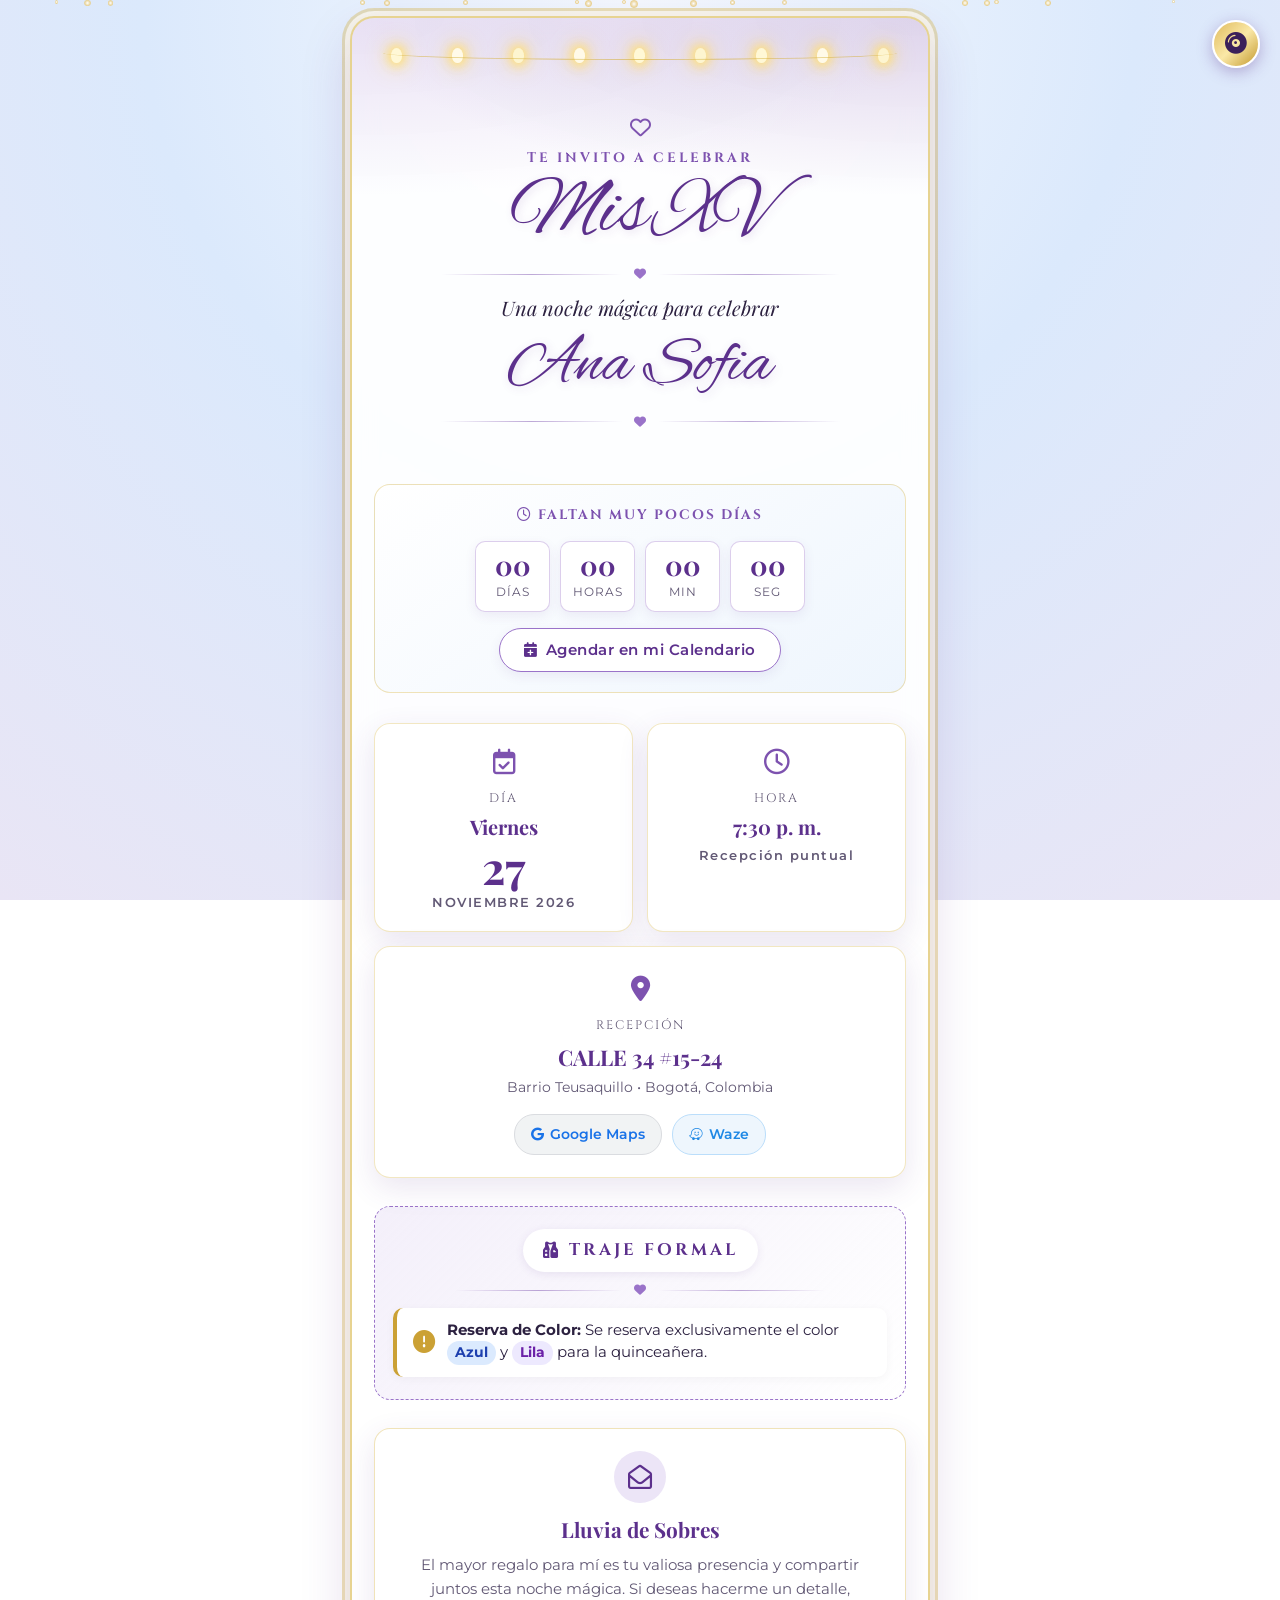
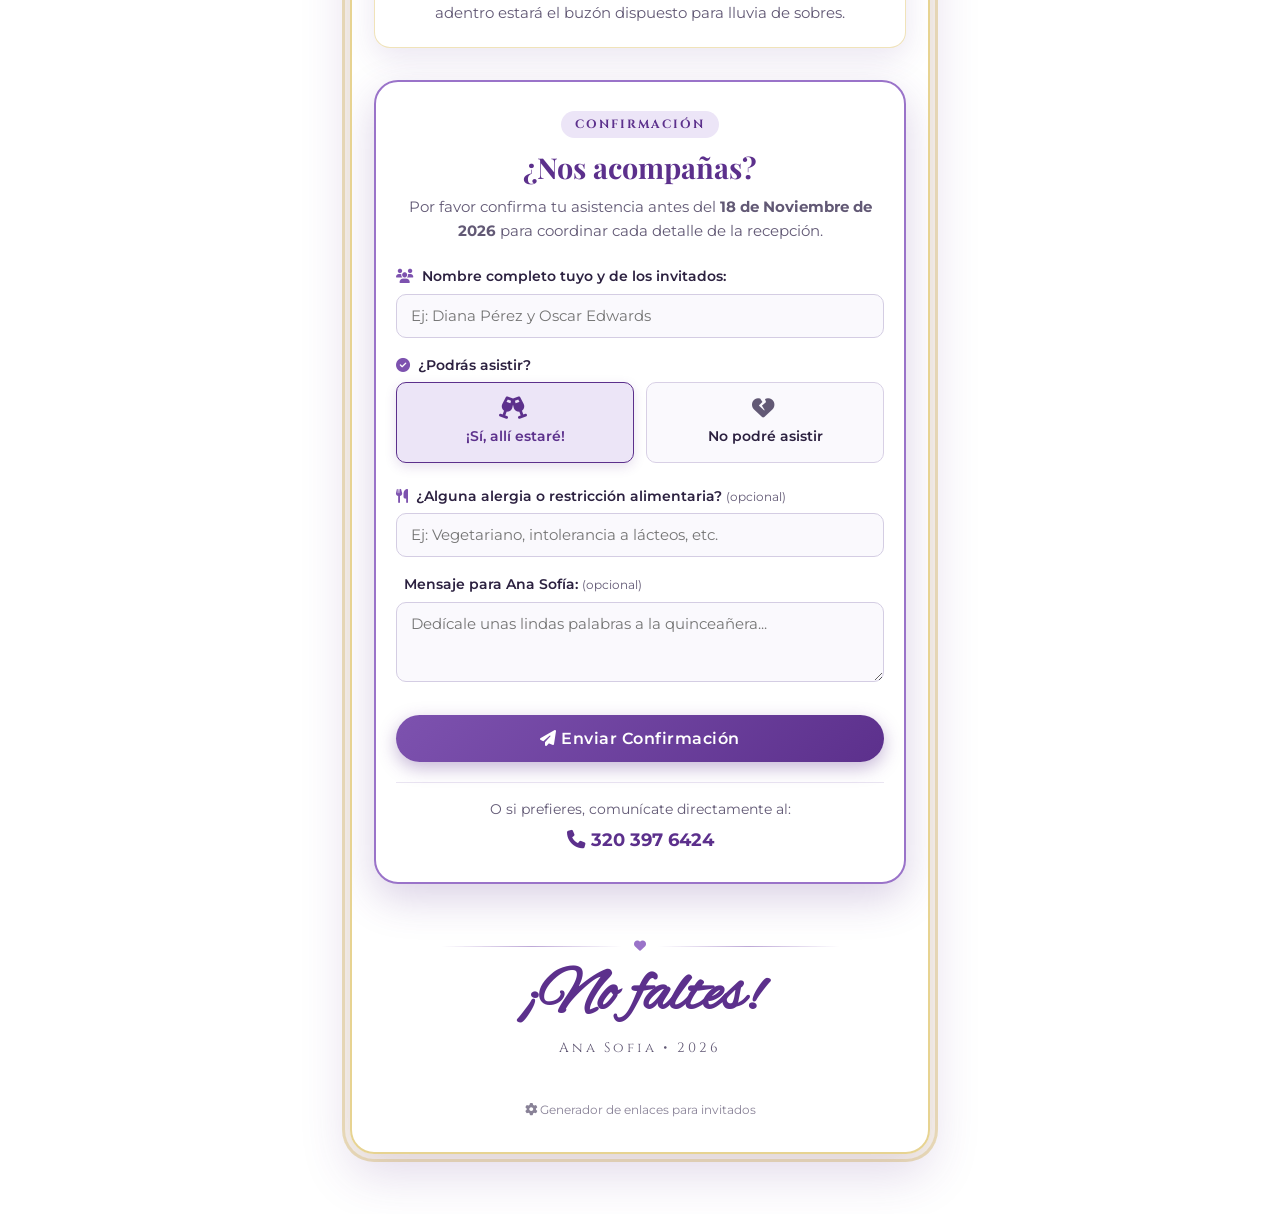
==== commit 1efcbf69: "feat: Agregar cancion So This Is Love (Cinderella) como musica de fondo" ====
--- a/index.html
+++ b/index.html
@@ -36,8 +36,8 @@
       <span class="music-tooltip">Música de fondo</span>
     </button>
     <audio id="bgMusic" loop preload="auto">
-      <!-- Melodía de piano/vals instrumental sin copyright -->
-      <source src="https://cdn.pixabay.com/download/audio/2022/05/16/audio_db6591201e.mp3?filename=romantic-waltz-112395.mp3" type="audio/mp3">
+      <!-- Canción: So This Is Love (Cinderella) -->
+      <source src="assets/so-this-is-love.mp3" type="audio/mp3">
     </audio>
   </aside>
 
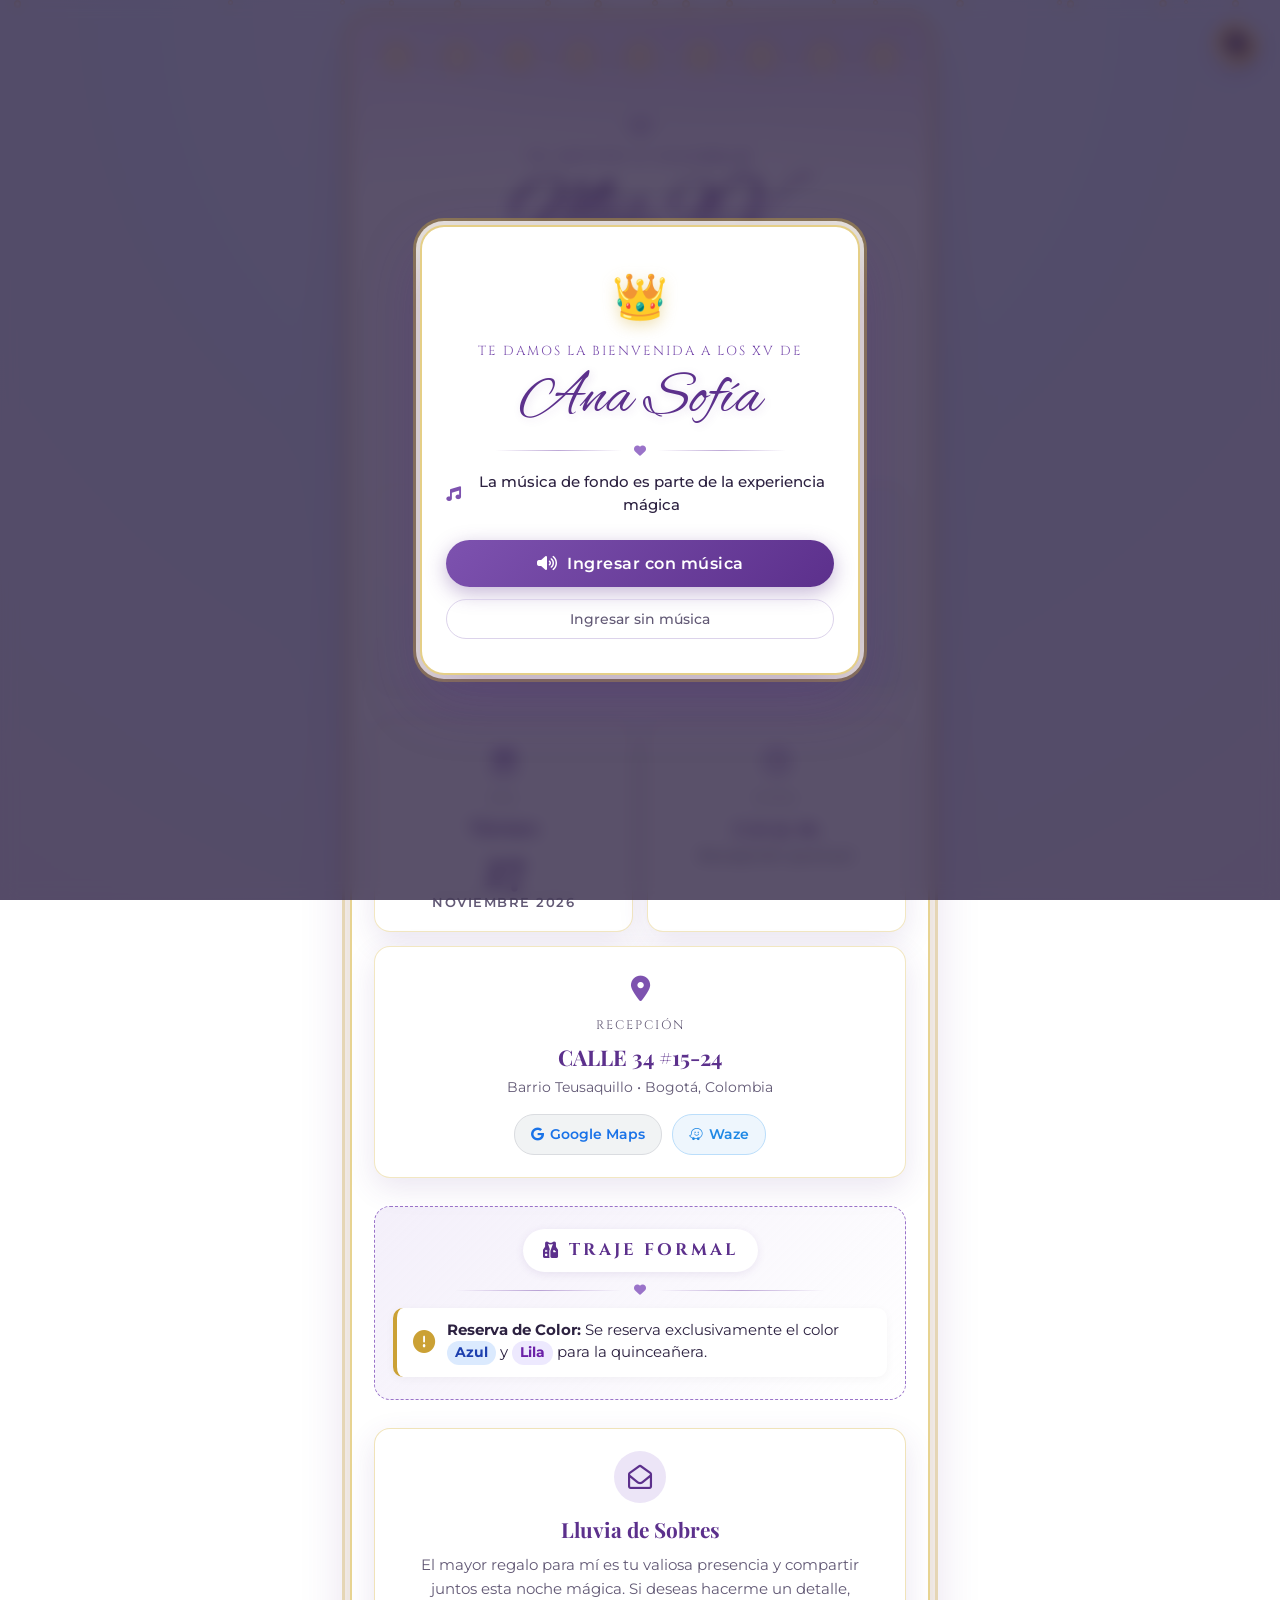
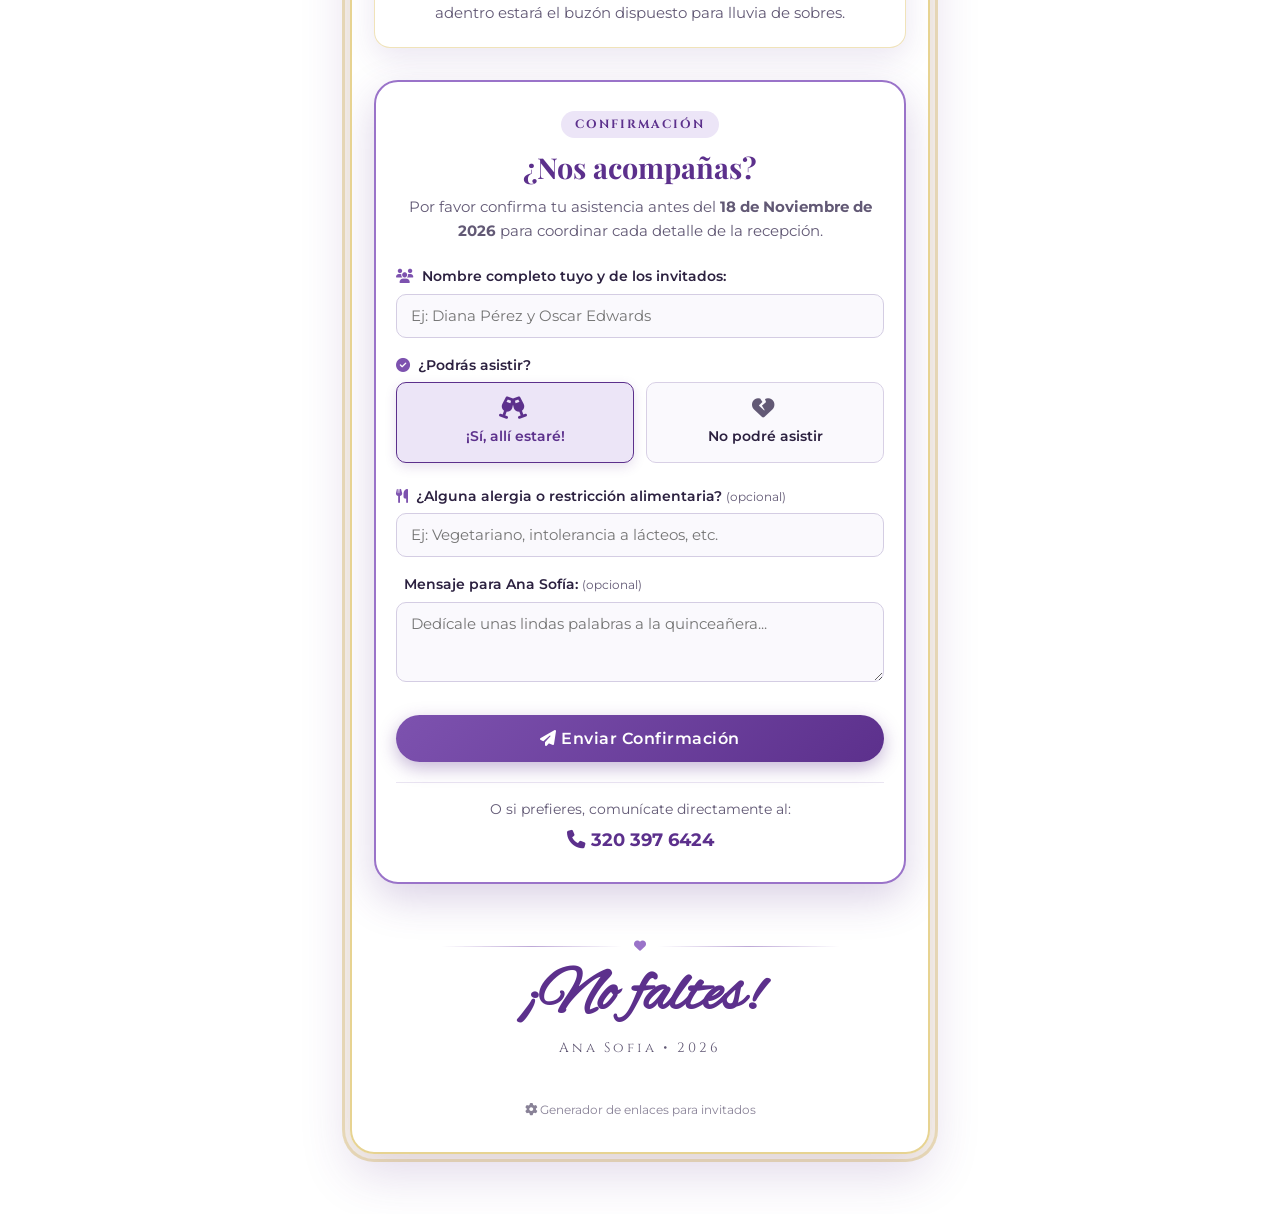
==== commit 15b2c40f: "fix: Corregir reproduccion de audio con MIME audio/mpeg, src directo en audio y modal de bienvenida " ====
--- a/index.html
+++ b/index.html
@@ -29,14 +29,42 @@
   <!-- Partículas y destellos de fondo -->
   <div id="particles-container" aria-hidden="true"></div>
 
+  <!-- Modal de Bienvenida para Música (Experiencia FixDate / Boda y Quinceañera) -->
+  <div id="welcomeMusicModal" class="welcome-modal-overlay">
+    <div class="welcome-modal-card">
+      <div class="welcome-crown">👑</div>
+      <p class="welcome-subtitle">Te damos la bienvenida a los XV de</p>
+      <h2 class="welcome-title">Ana Sofía</h2>
+      
+      <div class="divider-heart">
+        <span class="line"></span>
+        <i class="fa-solid fa-heart"></i>
+        <span class="line"></span>
+      </div>
+
+      <p class="welcome-music-hint">
+        <i class="fa-solid fa-music"></i> La música de fondo es parte de la experiencia mágica
+      </p>
+
+      <div class="welcome-buttons">
+        <button id="btnEnterMusic" class="btn-welcome-primary">
+          <i class="fa-solid fa-volume-high"></i> Ingresar con música
+        </button>
+        <button id="btnEnterNoMusic" class="btn-welcome-secondary">
+          Ingresar sin música
+        </button>
+      </div>
+    </div>
+  </div>
+
   <!-- Botón flotante de Música -->
   <aside class="music-controller" aria-label="Controlador de música">
     <button id="btnMusic" class="music-btn" title="Reproducir / Pausar Música" aria-label="Música de fondo">
       <i class="fa-solid fa-compact-disc disc-icon"></i>
       <span class="music-tooltip">Música de fondo</span>
     </button>
-    <audio id="bgMusic" loop preload="auto">
-      <!-- Canción: So This Is Love (Cinderella) -->
+    <audio id="bgMusic" src="assets/so-this-is-love.mp3" preload="auto" loop playsinline webkit-playsinline>
+      <source src="assets/so-this-is-love.mp3" type="audio/mpeg">
       <source src="assets/so-this-is-love.mp3" type="audio/mp3">
     </audio>
   </aside>
--- a/css/style.css
+++ b/css/style.css
@@ -1013,6 +1013,146 @@
 
 .hidden {
   display: none !important;
+}
+
+/* ========================================================
+   MODAL DE BIENVENIDA CON MÚSICA (EXPERIENCIA FIXDATE)
+   ======================================================== */
+.welcome-modal-overlay {
+  position: fixed;
+  top: 0;
+  left: 0;
+  width: 100vw;
+  height: 100vh;
+  background: rgba(44, 33, 64, 0.78);
+  backdrop-filter: blur(8px);
+  -webkit-backdrop-filter: blur(8px);
+  z-index: 9999;
+  display: flex;
+  align-items: center;
+  justify-content: center;
+  padding: 20px;
+  transition: opacity 0.4s ease, visibility 0.4s ease;
+}
+
+.welcome-modal-overlay.modal-fade-out {
+  opacity: 0;
+  visibility: hidden;
+}
+
+.welcome-modal-card {
+  background: #ffffff;
+  border-radius: var(--radius-lg);
+  border: 2px solid rgba(212, 175, 55, 0.6);
+  box-shadow: 0 25px 60px rgba(92, 48, 140, 0.3),
+              0 0 0 4px rgba(255, 255, 255, 0.8),
+              0 0 0 7px rgba(212, 175, 55, 0.4);
+  max-width: 440px;
+  width: 100%;
+  padding: 34px 24px;
+  text-align: center;
+  position: relative;
+  animation: modalCardPop 0.4s ease-out;
+}
+
+@keyframes modalCardPop {
+  0% { transform: scale(0.85); opacity: 0; }
+  100% { transform: scale(1); opacity: 1; }
+}
+
+.welcome-crown {
+  font-size: 2.8rem;
+  margin-bottom: 8px;
+  filter: drop-shadow(0 4px 8px rgba(212, 175, 55, 0.4));
+  animation: floatCrown 3s ease-in-out infinite alternate;
+}
+
+@keyframes floatCrown {
+  0% { transform: translateY(0); }
+  100% { transform: translateY(-6px); }
+}
+
+.welcome-subtitle {
+  font-family: var(--font-luxury);
+  font-size: 0.82rem;
+  letter-spacing: 2px;
+  text-transform: uppercase;
+  color: var(--secondary-purple);
+  margin-bottom: 2px;
+}
+
+.welcome-title {
+  font-family: var(--font-cursive);
+  font-size: 3.8rem;
+  color: var(--primary-purple);
+  line-height: 1.1;
+  font-weight: 400;
+  margin: 4px 0 10px 0;
+  text-shadow: 2px 2px 8px rgba(92, 48, 140, 0.15);
+}
+
+.welcome-music-hint {
+  font-size: 0.92rem;
+  color: var(--text-dark);
+  font-weight: 500;
+  margin: 14px 0 22px 0;
+  display: flex;
+  align-items: center;
+  justify-content: center;
+  gap: 8px;
+}
+
+.welcome-music-hint i {
+  color: var(--secondary-purple);
+}
+
+.welcome-buttons {
+  display: flex;
+  flex-direction: column;
+  gap: 12px;
+}
+
+.btn-welcome-primary {
+  background: linear-gradient(135deg, var(--secondary-purple) 0%, var(--primary-purple) 100%);
+  color: #ffffff;
+  border: none;
+  border-radius: 30px;
+  padding: 14px 24px;
+  font-family: var(--font-sans);
+  font-size: 1rem;
+  font-weight: 600;
+  letter-spacing: 0.5px;
+  cursor: pointer;
+  box-shadow: 0 6px 20px rgba(92, 48, 140, 0.35);
+  display: inline-flex;
+  align-items: center;
+  justify-content: center;
+  gap: 10px;
+  transition: transform 0.2s ease, box-shadow 0.2s ease;
+}
+
+.btn-welcome-primary:hover {
+  transform: translateY(-2px);
+  box-shadow: 0 8px 26px rgba(92, 48, 140, 0.45);
+}
+
+.btn-welcome-secondary {
+  background: transparent;
+  color: var(--text-muted);
+  border: 1.5px solid #dcd3eb;
+  border-radius: 30px;
+  padding: 10px 20px;
+  font-family: var(--font-sans);
+  font-size: 0.88rem;
+  font-weight: 500;
+  cursor: pointer;
+  transition: all 0.2s ease;
+}
+
+.btn-welcome-secondary:hover {
+  background: var(--light-purple);
+  color: var(--primary-purple);
+  border-color: var(--accent-purple);
 }
 
 /* RESPONSIVE */
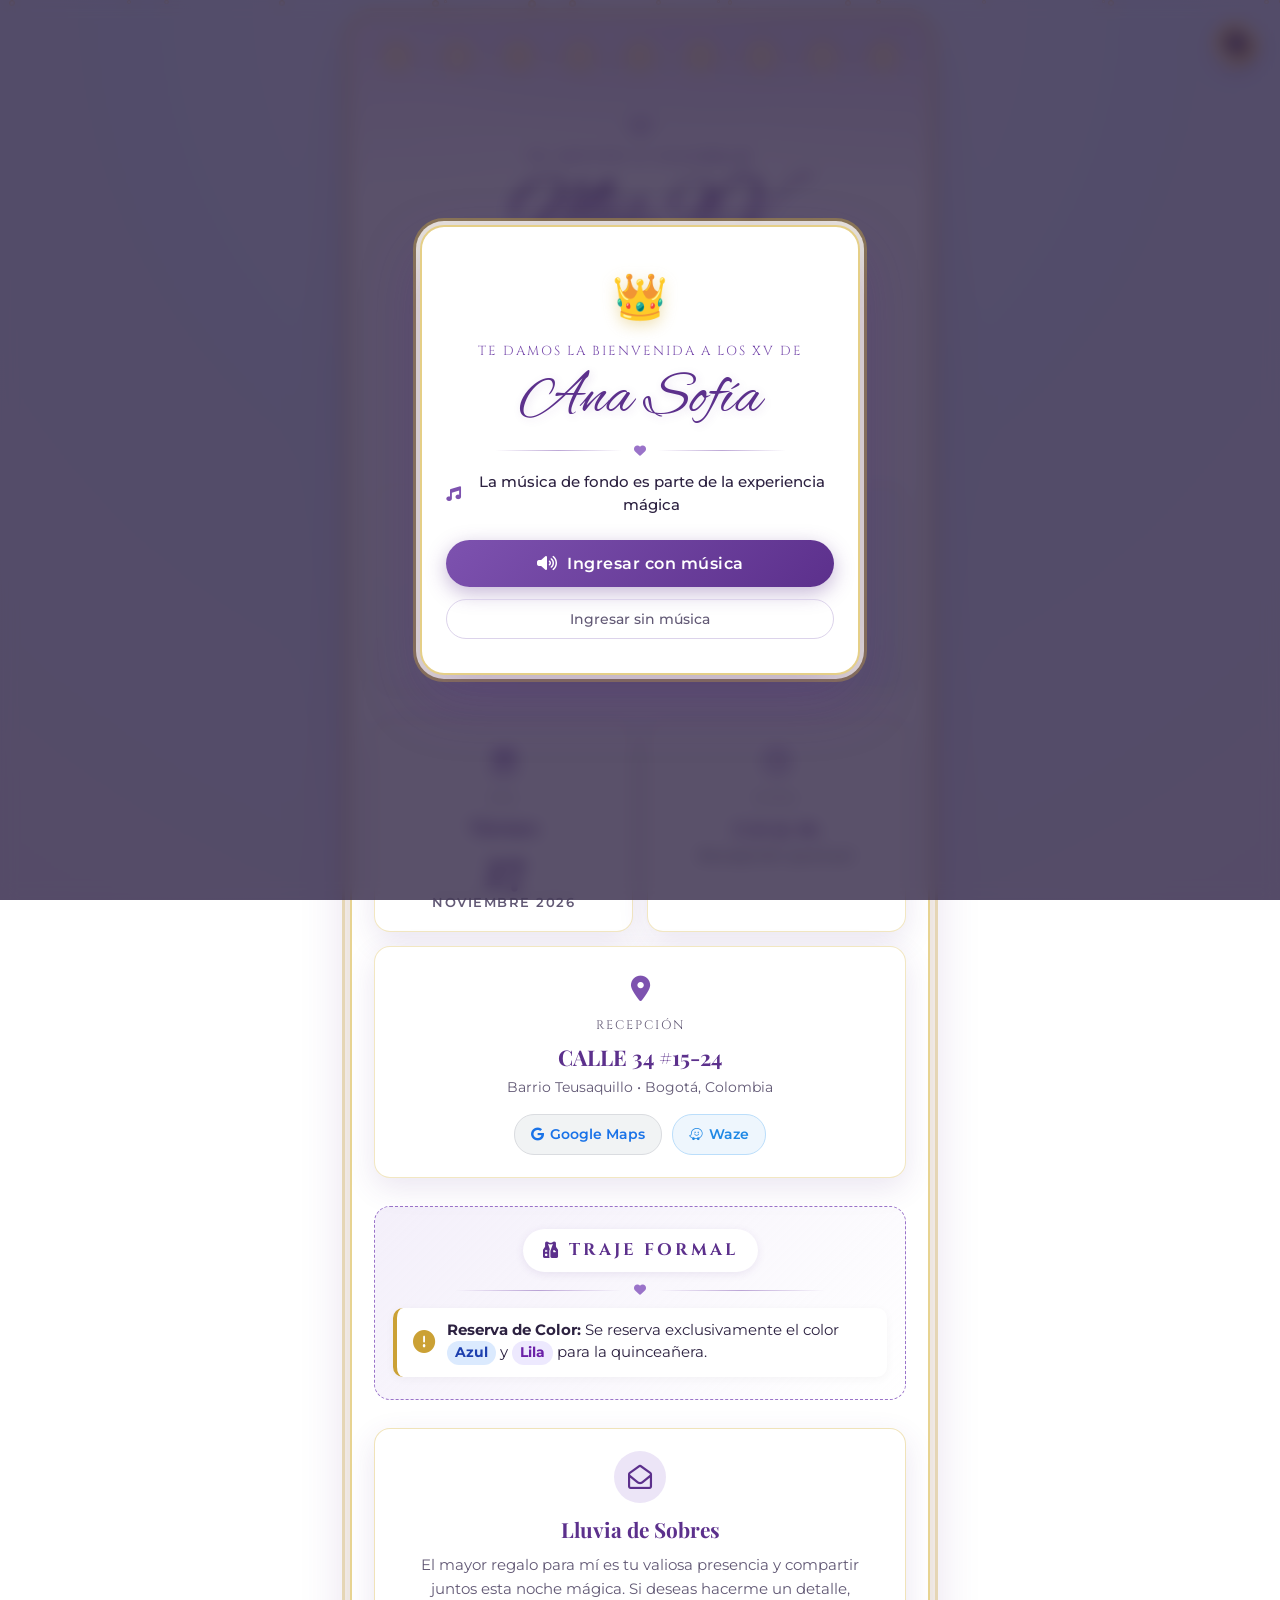
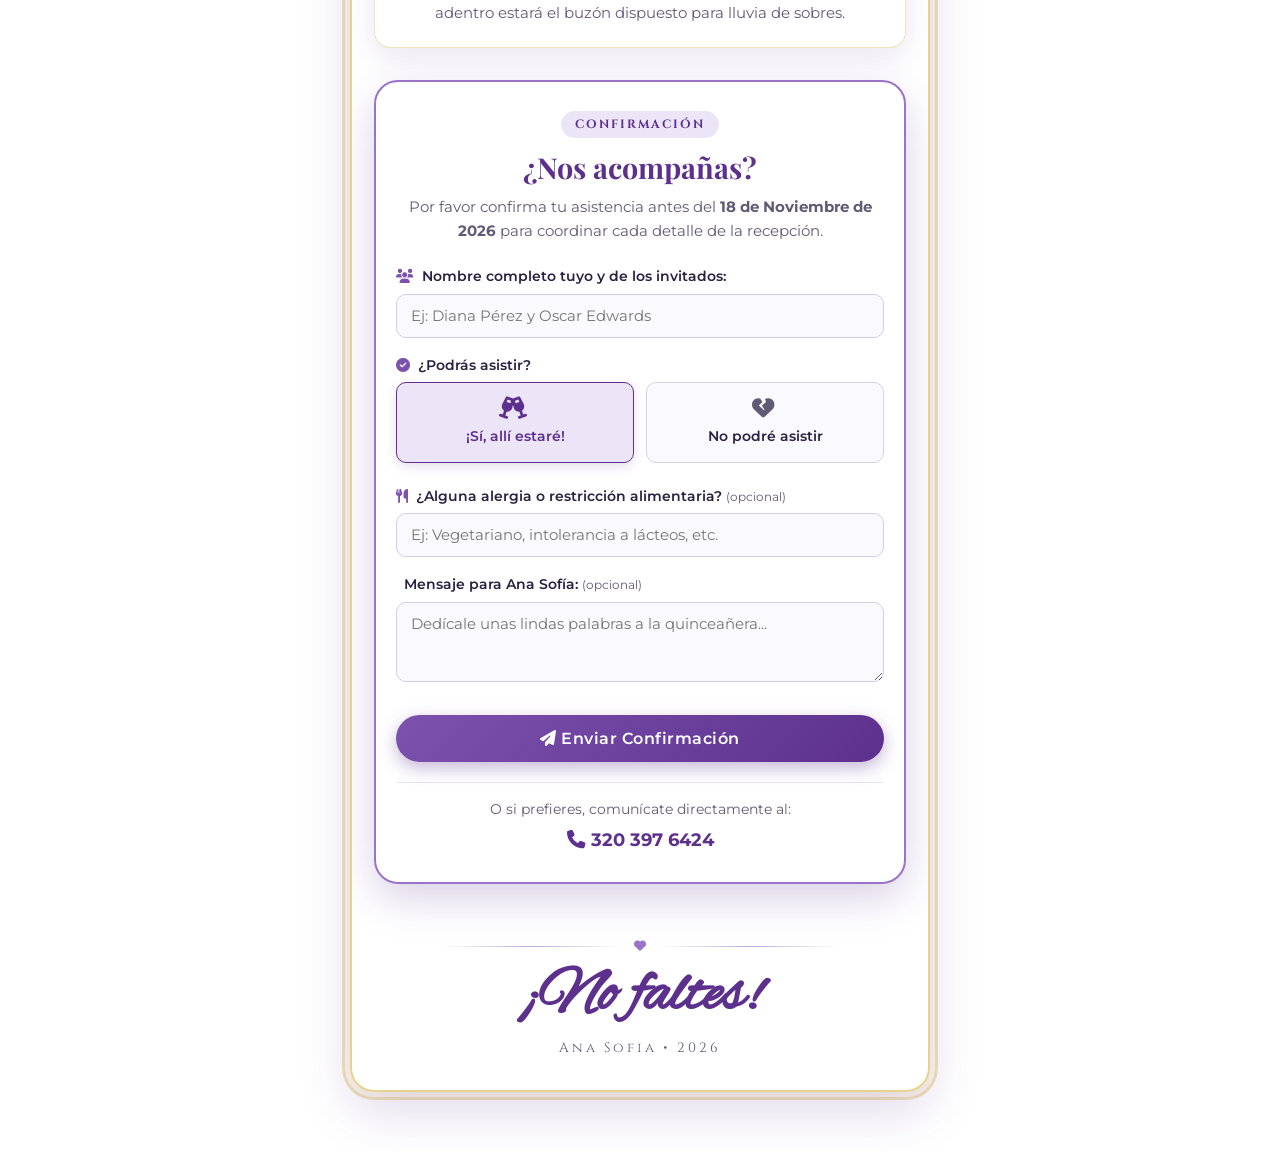
==== commit 7f7241c5: "fix: Remover enlace visible a admin desde invitacion publica y proteger panel admin con clave privad" ====
--- a/index.html
+++ b/index.html
@@ -321,12 +321,6 @@
         </div>
         <h2 class="closing-phrase">¡No faltes!</h2>
         <p class="closing-sign">Ana Sofia &bull; 2026</p>
-        
-        <div class="admin-access-link">
-          <a href="admin.html" title="Panel privado del organizador">
-            <i class="fa-solid fa-gear"></i> Generador de enlaces para invitados
-          </a>
-        </div>
       </footer>
 
     </div><!-- /.card-frame -->
